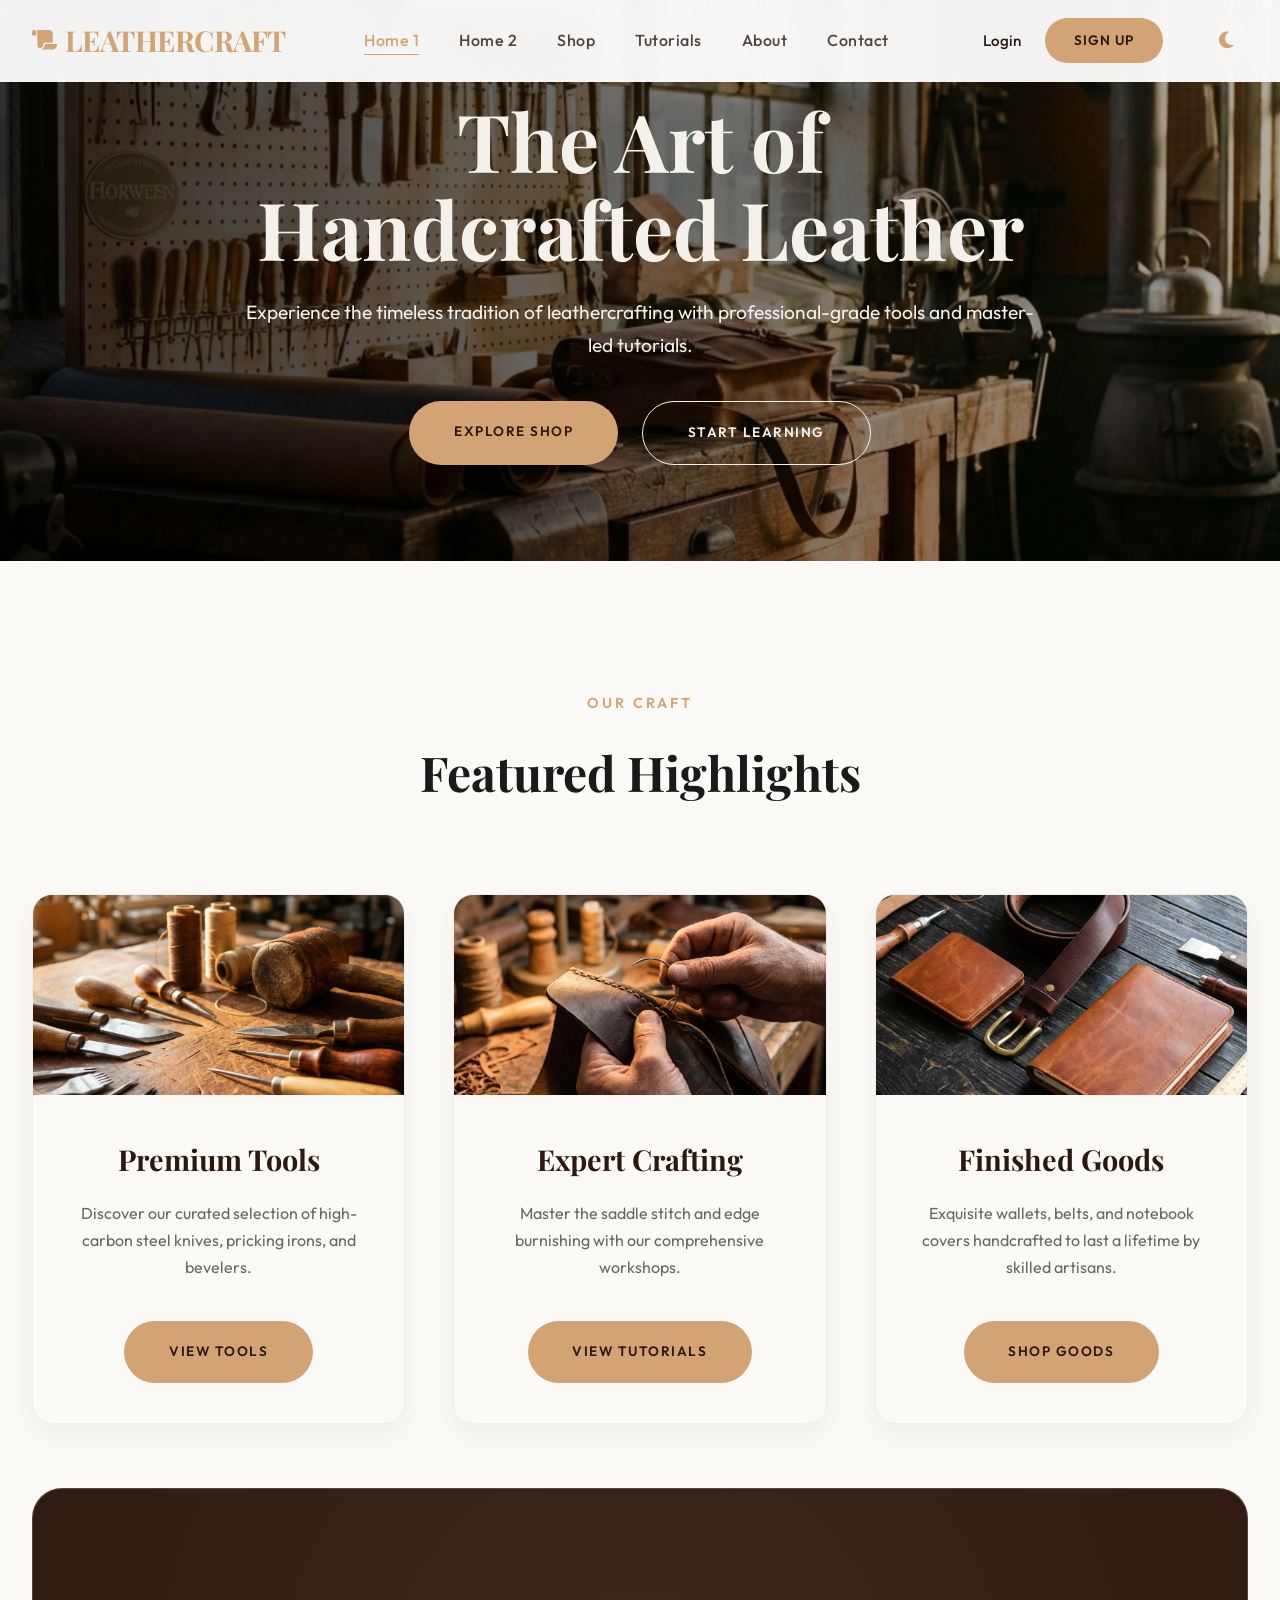
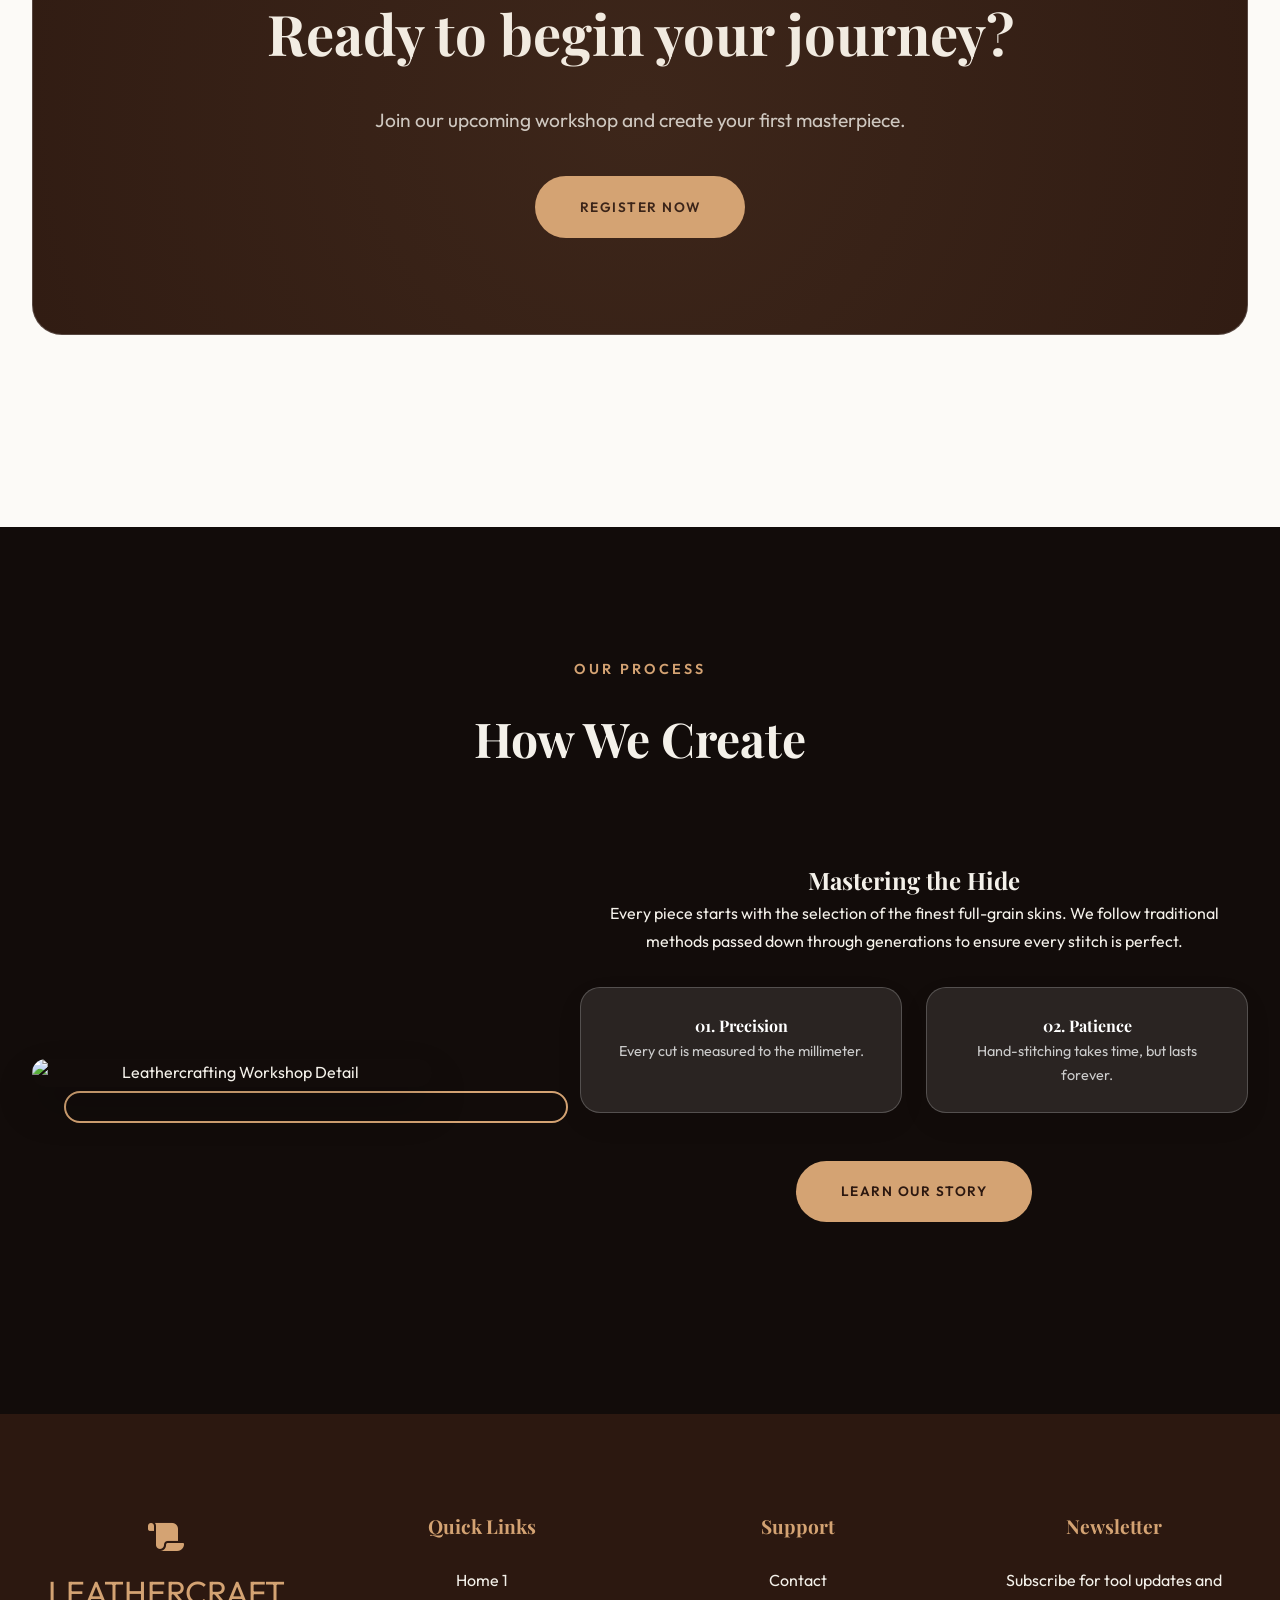
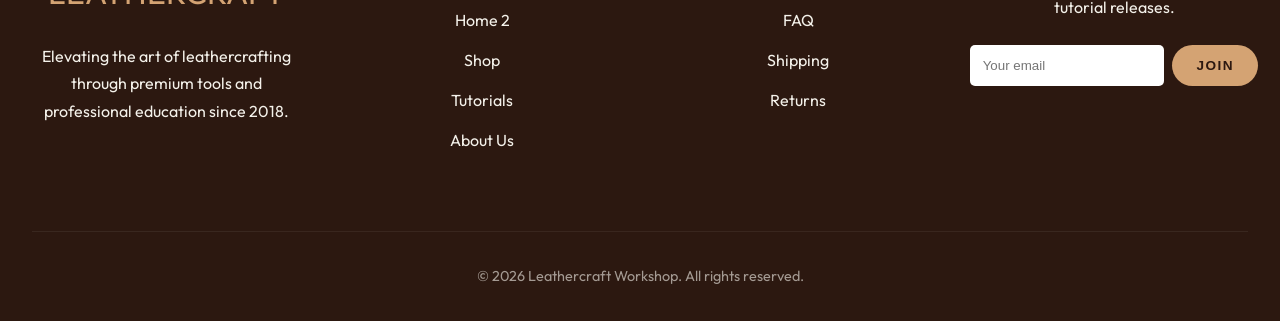
==== index.html @ 23cedd3a "first commit" ====
<!DOCTYPE html>
<html lang="en">

<head>
    <meta charset="UTF-8">
    <meta name="viewport" content="width=device-width, initial-scale=1.0">
    <title>Leathercraft Workshop | Master the Art of Leather</title>
    <meta name="description"
        content="Discover premium leathercraft tools, materials, and expert tutorials at our professional workshop. Join our community today.">
    <link rel="icon" type="image/svg+xml" href="assets/images/favicon.svg">
    <link rel="stylesheet" href="css/style.css">
    <link rel="stylesheet" href="https://cdnjs.cloudflare.com/ajax/libs/font-awesome/6.4.0/css/all.min.css">
</head>

<body>

    <header id="header">
        <div class="container nav-container">
            <a href="index.html" class="logo"><i class="fas fa-scroll"></i> LEATHERCRAFT</a>
            <nav>
                <ul class="nav-menu" id="nav-menu">
                    <li><a href="index.html" class="nav-link active">Home 1</a></li>
                    <li><a href="home2.html" class="nav-link">Home 2</a></li>
                    <li><a href="shop.html" class="nav-link">Shop</a></li>
                    <li><a href="tutorials.html" class="nav-link">Tutorials</a></li>
                    <li><a href="about.html" class="nav-link">About</a></li>
                    <li><a href="contact.html" class="nav-link">Contact</a></li>
                </ul>
                <div class="mobile-auth-links">
                    <a href="login.html" class="btn-nav-login">Login</a>
                    <a href="signup.html" class="btn-nav-signup">Sign Up</a>
                </div>
            </nav>
            <div class="auth-nav">
                <a href="login.html" class="btn-nav-login">Login</a>
                <a href="signup.html" class="btn-nav-signup">Sign Up</a>
                <button id="theme-toggle" class="theme-toggle">
                    <i class="fas fa-moon"></i>
                </button>
            </div>
            <div class="hamburger" id="hamburger">
                <span></span><span></span><span></span>
            </div>
        </div>
    </header>

    <main>
        <!-- Hero Section -->
        <section class="hero">
            <div class="hero-bg">
                <img src="assets/images/home_hero.png" alt="Leathercraft Workshop Environment">
            </div>
            <div class="container">
                <div class="hero-content">
                    <h1 class="reveal">The Art of Handcrafted Leather</h1>
                    <p class="reveal">Experience the timeless tradition of leathercrafting with professional-grade tools
                        and master-led tutorials.</p>
                    <div class="hero-btns reveal">
                        <a href="shop.html" class="btn btn-primary">Explore Shop</a>
                        <a href="tutorials.html" class="btn btn-secondary">Start Learning</a>
                    </div>
                </div>
            </div>
        </section>

        <!-- Highlights Section -->
        <section id="highlights">
            <div class="container">
                <div class="section-header reveal">
                    <span>Our Craft</span>
                    <h2>Featured Highlights</h2>
                </div>
                <div class="card-grid">
                    <article class="card reveal">
                        <div class="card-img">
                            <img src="assets/images/home_tools.png" alt="Hand Tools Close-up">
                        </div>
                        <div class="card-content">
                            <h3>Premium Tools</h3>
                            <p>Discover our curated selection of high-carbon steel knives, pricking irons, and bevelers.
                            </p>
                            <a href="shop.html" class="btn btn-primary">View Tools</a>
                        </div>
                    </article>
                    <article class="card reveal">
                        <div class="card-img">
                            <img src="assets/images/home_crafting.png" alt="Leather Crafting in Progress">
                        </div>
                        <div class="card-content">
                            <h3>Expert Crafting</h3>
                            <p>Master the saddle stitch and edge burnishing with our comprehensive workshops.</p>
                            <a href="tutorials.html" class="btn btn-primary">View Tutorials</a>
                        </div>
                    </article>
                    <article class="card reveal">
                        <div class="card-img">
                            <img src="assets/images/home_products.png" alt="Finished Leather Products">
                        </div>
                        <div class="card-content">
                            <h3>Finished Goods</h3>
                            <p>Exquisite wallets, belts, and notebook covers handcrafted to last a lifetime by skilled
                                artisans.</p>
                            <a href="shop.html" class="btn btn-primary">Shop Goods</a>
                        </div>
                    </article>
                </div>

                <!-- CTA Box within the section as per rules -->
                <div class="cta-box-section reveal">
                    <div class="cta-box">
                        <h2>Ready to begin your journey?</h2>
                        <p>Join our upcoming workshop and create your first masterpiece.</p>
                        <a href="contact.html" class="btn btn-primary">Register Now</a>
                    </div>
                </div>
            </div>
        </section>

        <!-- Process Section -->
        <section id="process" style="background-color: var(--bg-dark); color: var(--text-light);">
            <div class="container">
                <div class="section-header reveal">
                    <span style="color: var(--accent);">Our Process</span>
                    <h2 style="color: var(--text-light);">How We Create</h2>
                </div>
                <div class="about-section">
                    <div class="about-img reveal">
                        <img src="https://images.unsplash.com/photo-1544465544-1b71aee9dfa3?auto=format&fit=crop&q=80&w=800"
                            alt="Leathercrafting Workshop Detail">
                    </div>
                    <div class="about-text reveal">
                        <h2 style="color: var(--text-light);">Mastering the Hide</h2>
                        <p>Every piece starts with the selection of the finest full-grain skins. We follow traditional
                            methods passed down through generations to ensure every stitch is perfect.</p>
                        <div class="card-grid" style="grid-template-columns: 1fr 1fr; gap: 1.5rem; margin-top: 2rem;">
                            <div class="card"
                                style="background: var(--glass); border: 1px solid var(--glass-border); padding: 1.5rem; color: #fff;">
                                <h4>01. Precision</h4>
                                <p style="font-size: 0.9rem; color: #ccc;">Every cut is measured to the millimeter.</p>
                            </div>
                            <div class="card"
                                style="background: var(--glass); border: 1px solid var(--glass-border); padding: 1.5rem; color: #fff;">
                                <h4>02. Patience</h4>
                                <p style="font-size: 0.9rem; color: #ccc;">Hand-stitching takes time, but lasts forever.
                                </p>
                            </div>
                        </div>
                        <div class="cta-box-section" style="padding-top: 3rem;">
                            <a href="about.html" class="btn btn-primary">Learn Our Story</a>
                        </div>
                    </div>
                </div>
            </div>
        </section>
    </main>

    <footer>
        <div class="container">
            <div class="footer-grid">
                <div class="footer-col">
                    <div class="footer-logo"><i class="fas fa-scroll"></i> LEATHERCRAFT</div>
                    <p>Elevating the art of leathercrafting through premium tools and professional education since 2018.
                    </p>
                </div>
                <div class="footer-col">
                    <h4>Quick Links</h4>
                    <ul class="footer-links">
                        <li><a href="index.html">Home 1</a></li>
                        <li><a href="home2.html">Home 2</a></li>
                        <li><a href="shop.html">Shop</a></li>
                        <li><a href="tutorials.html">Tutorials</a></li>
                        <li><a href="about.html">About Us</a></li>
                    </ul>
                </div>
                <div class="footer-col">
                    <h4>Support</h4>
                    <ul class="footer-links">
                        <li><a href="contact.html">Contact</a></li>
                        <li><a href="#">FAQ</a></li>
                        <li><a href="#">Shipping</a></li>
                        <li><a href="#">Returns</a></li>
                    </ul>
                </div>
                <div class="footer-col">
                    <h4>Newsletter</h4>
                    <p>Subscribe for tool updates and tutorial releases.</p>
                    <form style="margin-top: 1.5rem; display: flex; gap: 0.5rem;">
                        <input type="email" placeholder="Your email"
                            style="padding: 0.8rem; border-radius: 5px; border: none; flex: 1;">
                        <button type="button" class="btn btn-primary" style="padding: 0.8rem 1.5rem;">Join</button>
                    </form>
                </div>
            </div>
            <div class="footer-bottom">
                <p>&copy; 2026 Leathercraft Workshop. All rights reserved.</p>
            </div>
        </div>
        <a href="#" id="back-to-top" class="back-to-top">
            <i class="fas fa-arrow-up"></i>
        </a>
    </footer>

    <script src="js/main.js"></script>
</body>

</html>
---- css/style.css ----
@import url('https://fonts.googleapis.com/css2?family=Outfit:wght@300;400;500;600;700&family=Playfair+Display:ital,wght@0,400;0,700;1,400&display=swap');

:root {
    --primary: #2C1810;
    --primary-light: #4A2C1F;
    --secondary: #8B4513;
    --accent: #D4A373;
    --gold: #C5A059;
    --text-dark: #1A1A1A;
    --text-light: #F4F1EA;
    --bg-light: #FCFAF7;
    --bg-dark: #120C0A;
    --glass: rgba(255, 255, 255, 0.1);
    --glass-border: rgba(255, 255, 255, 0.2);
    --shadow: 0 20px 40px rgba(0, 0, 0, 0.2);
    --transition: all 0.4s cubic-bezier(0.165, 0.84, 0.44, 1);

    /* Dynamic Variables */
    --bg-color: var(--bg-light);
    --text-color: var(--text-dark);
    --header-bg: rgba(255, 255, 255, 0.95);
    --card-bg: #ffffff;
    --nav-link-color: var(--primary);
}

body.dark-theme {
    --bg-color: var(--bg-dark);
    --text-color: var(--text-light);
    --header-bg: rgba(18, 12, 10, 0.95);
    --card-bg: #1A120F;
    --nav-link-color: var(--text-light);
    --glass: rgba(0, 0, 0, 0.3);
    --glass-border: rgba(255, 255, 255, 0.1);
}

* {
    margin: 0;
    padding: 0;
    box-sizing: border-box;
    -webkit-font-smoothing: antialiased;
}

html {
    scroll-behavior: smooth;
}

body {
    font-family: 'Outfit', sans-serif;
    background-color: var(--bg-color);
    color: var(--text-color);
    line-height: 1.7;
    overflow-x: hidden;
    transition: background-color 0.5s ease, color 0.5s ease;
    text-align: center;
    /* Global center alignment */
}

h1,
h2,
h3,
h4,
h5,
h6,
.logo {
    font-family: 'Playfair Display', serif;
    text-align: center;
}

a {
    text-decoration: none;
    color: inherit;
    transition: var(--transition);
}

ul {
    list-style: none;
}

img {
    max-width: 100%;
    display: block;
    object-fit: cover;
}

.container {
    max-width: 1300px;
    margin: 0 auto;
    padding: 0 2rem;
}

/* --- Navigation --- */
header {
    position: fixed;
    top: 0;
    width: 100%;
    z-index: 1000;
    background: var(--header-bg);
    backdrop-filter: blur(10px);
    border-bottom: 1px solid var(--glass-border);
    padding: 1rem 0;
    transition: var(--transition);
}

header.scrolled {
    padding: 0.6rem 0;
    background: var(--header-bg);
    box-shadow: 0 10px 30px rgba(0, 0, 0, 0.1);
}

.nav-container {
    display: flex;
    justify-content: space-between;
    align-items: center;
}

.logo {
    font-size: 1.8rem;
    font-weight: 700;
    color: var(--accent);
    letter-spacing: -0.5px;
}

.nav-menu {
    display: flex;
    gap: 2.5rem;
}

.nav-link {
    color: var(--nav-link-color);
    font-weight: 500;
    font-size: 1rem;
    letter-spacing: 0.5px;
    position: relative;
    opacity: 0.8;
}

.nav-link:hover,
.nav-link.active {
    opacity: 1;
    color: var(--accent);
}

.nav-link::after {
    content: '';
    position: absolute;
    bottom: -5px;
    left: 0;
    width: 0;
    height: 1px;
    background: var(--accent);
    transition: var(--transition);
}

.nav-link:hover::after,
.nav-link.active::after {
    width: 100%;
}

.hamburger {
    display: none;
    cursor: pointer;
}

.hamburger span {
    display: block;
    width: 25px;
    height: 2px;
    background: var(--accent);
    margin: 5px 0;
    transition: var(--transition);
}

/* Hide mobile auth links on desktop */
.mobile-auth-links {
    display: none;
}

/* --- Hero Section --- */
.hero {
    min-height: 60vh;
    height: auto;
    padding: 6rem 0;
    display: flex;
    align-items: center;
    position: relative;
    color: var(--text-light);
    overflow: hidden;
}

.hero-bg {
    position: absolute;
    top: 0;
    left: 0;
    width: 100%;
    height: 100%;
    z-index: -1;
}

.hero-bg::after {
    content: '';
    position: absolute;
    top: 0;
    left: 0;
    width: 100%;
    height: 100%;
    background: linear-gradient(to right, rgba(0, 0, 0, 0.8), rgba(0, 0, 0, 0.3));
}

.hero-bg img {
    width: 100%;
    height: 100%;
    object-fit: cover;
    transform: scale(1.1);
    animation: slowZoom 20s infinite alternate;
}

@keyframes slowZoom {
    from {
        transform: scale(1);
    }

    to {
        transform: scale(1.1);
    }
}

.hero-content {
    max-width: 800px;
    z-index: 10;
    margin: 0 auto;
    text-align: center;
}

.hero-content h1 {
    font-size: clamp(3rem, 8vw, 5rem);
    line-height: 1.1;
    margin-bottom: 1.5rem;
    animation: fadeInUp 1s ease forwards;
    text-align: center;
}

.hero-content p {
    font-size: 1.2rem;
    margin-bottom: 2.5rem;
    opacity: 0.9;
    animation: fadeInUp 1s ease 0.2s forwards;
    opacity: 0;
    text-align: center;
}

.hero-btns {
    display: flex;
    gap: 1.5rem;
    animation: fadeInUp 1s ease 0.4s forwards;
    opacity: 0;
    justify-content: center;
}

/* --- Buttons --- */
.btn {
    display: inline-block;
    padding: 1.2rem 2.8rem;
    border-radius: 50px;
    font-weight: 600;
    text-transform: uppercase;
    font-size: 0.85rem;
    letter-spacing: 1.5px;
    cursor: pointer;
    border: none;
    transition: var(--transition);
}

.btn-primary {
    background: var(--accent);
    color: var(--primary);
}

.btn-primary:hover {
    background: var(--text-light);
    transform: translateY(-5px);
    box-shadow: 0 10px 20px rgba(212, 163, 115, 0.3);
}

.btn-secondary {
    background: transparent;
    border: 1px solid var(--text-light);
    color: var(--text-light);
}

.btn-secondary:hover {
    background: var(--text-light);
    color: var(--primary);
    transform: translateY(-5px);
}

/* --- Sections --- */
section {
    padding: 8rem 0;
}

.section-header {
    text-align: center;
    margin-bottom: 5rem;
}

.section-header span {
    color: var(--accent);
    text-transform: uppercase;
    letter-spacing: 3px;
    font-size: 0.9rem;
    font-weight: 600;
}

.section-header h2 {
    font-size: 3rem;
    margin-top: 1rem;
    color: var(--text-color);
    text-align: center;
}

/* --- Cards --- */
.card-grid {
    display: grid;
    grid-template-columns: repeat(auto-fit, minmax(350px, 1fr));
    gap: 3rem;
}

.card {
    background: var(--white);
    border-radius: 20px;
    overflow: hidden;
    box-shadow: 0 10px 30px rgba(0, 0, 0, 0.05);
    transition: var(--transition);
    position: relative;
    border: 1px solid #eee;
}

.card:hover {
    transform: translateY(-15px);
    box-shadow: var(--shadow);
}

.card-img {
    height: 200px;
    overflow: hidden;
    position: relative;
}

.card-img img {
    width: 100%;
    height: 100%;
    transition: var(--transition);
}

.card:hover .card-img img {
    transform: scale(1.1);
}

.card-content {
    padding: 2.5rem;
    text-align: center;
}

.card-content h3 {
    font-size: 1.8rem;
    margin-bottom: 1rem;
    color: var(--primary);
    text-align: center;
}

.card-content p {
    color: #666;
    margin-bottom: 2.5rem;
}

/* --- Shop / Product Cards --- */
.product-grid {
    display: grid;
    grid-template-columns: repeat(auto-fit, minmax(300px, 1fr));
    gap: 2.5rem;
}

.product-card {
    background: var(--card-bg);
    padding: 1.5rem;
    border-radius: 15px;
    box-shadow: 0 10px 30px rgba(0, 0, 0, 0.05);
    transition: var(--transition);
    border: 1px solid var(--glass-border);
}

.product-card:hover {
    transform: scale(1.02);
    box-shadow: var(--shadow);
}

.product-img {
    height: 180px;
    border-radius: 12px;
    overflow: hidden;
    margin-bottom: 1rem;
}

.product-img img {
    width: 100%;
    height: 100%;
}

.product-info {
    text-align: center;
}

.product-info h3 {
    font-size: 1.4rem;
    margin-bottom: 0.5rem;
    text-align: center;
}

.product-price {
    color: var(--secondary);
    font-weight: 700;
    font-size: 1.2rem;
    margin-bottom: 2.5rem;
}

/* --- CTA Box --- */
.cta-box-section {
    padding: 4rem 0;
}

.cta-box {
    background: var(--primary);
    border-radius: 30px;
    padding: 6rem 4rem;
    color: var(--text-light);
    text-align: center;
    position: relative;
    overflow: hidden;
    border: 1px solid var(--glass-border);
}

.cta-box::before {
    content: '';
    position: absolute;
    top: -50%;
    left: -50%;
    width: 200%;
    height: 200%;
    background: radial-gradient(circle, rgba(212, 163, 115, 0.1) 0%, transparent 70%);
    pointer-events: none;
}

.cta-box h2 {
    font-size: 3.5rem;
    margin-bottom: 1.5rem;
    text-align: center;
}

.cta-box p {
    font-size: 1.2rem;
    margin-bottom: 2.5rem;
    /* Standardized to match hero */
    opacity: 0.8;
    margin-left: auto;
    margin-right: auto;
    max-width: 800px;
    /* Prevent text from being too wide */
}

/* --- Tutorials --- */
.tutorial-card {
    display: flex;
    flex-direction: column;
    gap: 0;
}

.tutorial-card .card-img {
    height: 180px;
}

/* --- About Section --- */
.about-section {
    display: flex;
    gap: 3rem;
    align-items: center;
    flex-direction: column;
}

@media (min-width: 1024px) {
    .about-section {
        flex-direction: row;
    }
}

.about-text {
    flex: 1;
    text-align: center;
    display: flex;
    flex-direction: column;
    align-items: center;
    /* Ensures buttons/flex children are centered */
}

.about-img {
    flex: 1;
    position: relative;
    max-width: 500px;
    /* Restrict width */
    margin: 0 auto;
}

.about-img img {
    border-radius: 20px;
    box-shadow: var(--shadow);
    max-height: 300px;
    /* Restrict height */
    width: 100%;
    object-fit: cover;
    max-width: 400px;
}

.about-img::after {
    content: '';
    position: absolute;
    top: 2rem;
    left: 2rem;
    width: 100%;
    height: 100%;
    border: 2px solid var(--accent);
    border-radius: 20px;
    z-index: -1;
}

/* --- Contact Section --- */
.contact-container {
    display: grid;
    grid-template-columns: 1fr 1.5fr;
    gap: 4rem;
    background: #fff;
    padding: 4rem;
    border-radius: 30px;
    box-shadow: var(--shadow);
}

.contact-info {
    display: flex;
    flex-direction: column;
    gap: 2rem;
}

.contact-info-item {
    display: flex;
    gap: 1rem;
    align-items: center;
    flex-direction: column;
    /* Stack for centered look */
    text-align: center;
}

.contact-info-item i {
    font-size: 1.5rem;
    color: var(--accent);
    margin-top: 0.5rem;
}

.contact-form {
    display: flex;
    flex-direction: column;
    gap: 1.5rem;
}

.form-group {
    display: flex;
    flex-direction: column;
    gap: 0.5rem;
    text-align: center;
}

.form-group label {
    font-weight: 600;
    font-size: 0.9rem;
    color: var(--primary);
}

.form-group input,
.form-group textarea {
    padding: 1.2rem;
    border-radius: 12px;
    border: 1px solid #ddd;
    font-family: inherit;
    transition: var(--transition);
}

.form-group input:focus,
.form-group textarea:focus {
    border-color: var(--accent);
    outline: none;
    box-shadow: 0 0 0 4px rgba(212, 163, 115, 0.1);
}

/* --- Footer --- */
footer {
    background: var(--primary);
    color: var(--text-light);
    padding: 6rem 0 2rem;
    text-align: center;
}

.footer-grid {
    display: grid;
    grid-template-columns: repeat(auto-fit, minmax(200px, 1fr));
    gap: 3rem;
    margin-bottom: 4rem;
    text-align: center;
}

.footer-col form {
    justify-content: center;
}

.footer-logo {
    font-size: 2rem;
    color: var(--accent);
    margin-bottom: 1.5rem;
}

.footer-col h4 {
    font-size: 1.2rem;
    margin-bottom: 1.5rem;
    color: var(--accent);
    text-align: center;
}

.footer-links {
    padding: 0;
}

.footer-links li {
    margin-bottom: 0.8rem;
    display: flex;
    justify-content: center;
    /* Center list items if they are flex */
}

.footer-links a:hover {
    color: var(--accent);
    padding-left: 0;
    transform: translateY(-2px);
    display: inline-block;
}

.footer-bottom {
    text-align: center;
    padding-top: 2rem;
    border-top: 1px solid rgba(255, 255, 255, 0.1);
    font-size: 0.9rem;
    opacity: 0.6;
}

/* --- Contact Form Button Centering --- */
.contact-form button {
    display: block;
    margin: 0 auto;
}

/* --- Animations --- */
@keyframes fadeInUp {
    from {
        opacity: 0;
        transform: translateY(40px);
    }

    to {
        opacity: 1;
        transform: translateY(0);
    }
}

.reveal {
    opacity: 0;
    transform: translateY(30px);
    transition: all 0.8s ease-out;
}

.reveal.active {
    opacity: 1;
    transform: translateY(0);
}

.reveal-left {
    opacity: 0;
    transform: translateX(-50px);
    transition: all 1s ease-out;
}

.reveal-left.active {
    opacity: 1;
    transform: translateX(0);
}

.reveal-right {
    opacity: 0;
    transform: translateX(50px);
    transition: all 1s ease-out;
}

.reveal-right.active {
    opacity: 1;
    transform: translateX(0);
}

.zoom-in {
    opacity: 0;
    transform: scale(0.9);
    transition: all 0.8s ease-out;
}

.zoom-in.active {
    opacity: 1;
    transform: scale(1);
}

.pulse-anim {
    animation: pulse 2s infinite;
}

@keyframes pulse {
    0% {
        transform: scale(1);
    }

    50% {
        transform: scale(1.05);
    }

    100% {
        transform: scale(1);
    }
}

/* Layout Helpers */
.row-reverse {
    flex-direction: row-reverse;
}

.bg-alt {
    background-color: #f5f1eb;
    /* Subtle earthy tone */
}

/* --- Responsive --- */
@media (max-width: 1024px) {
    .contact-container {
        grid-template-columns: 1fr;
    }

    .about-section {
        flex-direction: column;
    }

    .footer-grid {
        grid-template-columns: repeat(2, 1fr);
    }
}

@media (max-width: 768px) {
    .nav-menu {
        position: fixed;
        top: 0;
        right: -100%;
        width: 100%;
        max-width: 320px;
        height: 100vh;
        background: var(--primary);
        flex-direction: column;
        justify-content: flex-start;
        align-items: center;
        padding: 100px 2rem 2rem;
        transition: 0.5s;
        overflow-y: auto;
        z-index: 999;
    }

    .nav-menu.active {
        right: 0;
    }

    .nav-menu li {
        width: 100%;
        text-align: center;
        margin: 0.5rem 0;
    }

    .nav-link {
        color: var(--text-light) !important;
        font-size: 1.1rem;
        display: block;
        padding: 0.8rem 1rem;
    }

    .hamburger {
        display: block;
        z-index: 1001;
    }

    .hero-content h1 {
        font-size: 3.5rem;
    }

    .section-header h2 {
        font-size: 2.2rem;
    }

    .cta-box h2 {
        font-size: 2.5rem;
    }

    /* Mobile Image Resizing */
    .hero {
        min-height: 40vh;
        padding: 4rem 0;
    }

    .card-img {
        height: 180px;
    }

    .product-img {
        height: 160px;
    }

    .about-img img {
        max-height: 250px;
    }

    .tutorial-card .card-img {
        height: 180px;
    }

    /* Hide auth-nav on mobile - buttons will be in hamburger menu */
    .auth-nav {
        display: none;
    }

    /* Style auth links inside mobile menu */
    .nav-menu .mobile-auth-links {
        display: flex;
        flex-direction: column;
        gap: 0.8rem;
        margin-top: 1.5rem;
        padding-top: 1.5rem;
        border-top: 1px solid rgba(255, 255, 255, 0.2);
        width: 100%;
    }

    .nav-menu .mobile-auth-links a {
        color: var(--text-light);
        font-weight: 600;
        font-size: 1rem;
        text-align: center;
        padding: 0.9rem 1.5rem;
        border-radius: 8px;
        transition: var(--transition);
        display: block;
    }

    .nav-menu .mobile-auth-links .btn-nav-login {
        background: transparent;
        border: 2px solid var(--accent);
        color: var(--accent);
    }

    .nav-menu .mobile-auth-links .btn-nav-signup {
        background: var(--accent);
        color: var(--primary);
        text-transform: uppercase;
        letter-spacing: 1px;
        font-weight: 700;
    }

    .nav-menu .mobile-auth-links a:hover {
        opacity: 0.9;
        transform: translateY(-2px);
    }

    /* Prevent horizontal scroll on mobile */
    body {
        overflow-x: hidden;
    }

    .container {
        padding: 0 1.5rem;
    }
}

/* Extra small mobile devices */
@media (max-width: 480px) {
    .nav-menu {
        max-width: 280px;
    }

    .nav-link {
        font-size: 1rem;
        padding: 0.7rem 0.8rem;
    }

    .nav-menu .mobile-auth-links a {
        font-size: 0.95rem;
        padding: 0.8rem 1.2rem;
    }

    .logo {
        font-size: 1.5rem;
    }

    .hamburger span {
        width: 22px;
    }
}

/* --- Auth Pages --- */
.auth-wrapper {
    min-height: 100vh;
    display: flex;
    flex-direction: column;
    align-items: center;
    justify-content: center;
    padding: 100px 2rem 2rem;
    background: var(--bg-light);
}

.auth-logo-section {
    text-align: center;
    margin-bottom: 3rem;
}

.auth-logo-section .logo {
    font-size: 2.5rem;
    font-weight: 700;
    color: var(--accent);
    letter-spacing: -0.5px;
    display: inline-flex;
    align-items: center;
    gap: 0.5rem;
}

.auth-logo-section .logo i {
    font-size: 2rem;
}

.auth-container {
    background: #fff;
    padding: 3rem;
    border-radius: 30px;
    box-shadow: var(--shadow);
    width: 100%;
    max-width: 500px;
    animation: fadeInUp 0.8s ease;
}

.auth-header {
    text-align: center;
    margin-bottom: 2.5rem;
}

.auth-header h2 {
    font-size: 2.5rem;
    color: var(--primary);
    margin-bottom: 0.5rem;
}

.auth-header p {
    color: #666;
}

.password-input-wrapper {
    position: relative;
    display: flex;
    align-items: center;
}

.password-input-wrapper input {
    width: 100%;
    padding-right: 3.5rem !important;
}

.toggle-password {
    position: absolute;
    right: 1rem;
    cursor: pointer;
    color: #666;
    transition: var(--transition);
    font-size: 1.2rem;
}

.toggle-password:hover {
    color: var(--accent);
}

.auth-options {
    display: flex;
    justify-content: space-between;
    align-items: center;
    margin-bottom: 1.5rem;
    font-size: 0.9rem;
}

.auth-options label {
    display: flex;
    align-items: center;
    gap: 0.5rem;
}

.forgot-password {
    color: var(--accent);
    font-weight: 500;
}

.social-login {
    margin-top: 2rem;
    text-align: center;
}

.social-divider {
    display: flex;
    align-items: center;
    gap: 1rem;
    margin-bottom: 1.5rem;
    color: #999;
}

.social-divider::before,
.social-divider::after {
    content: '';
    height: 1px;
    background: #eee;
    flex: 1;
}

.social-btns {
    display: flex;
    gap: 1rem;
}

.social-btn {
    flex: 1;
    display: flex;
    align-items: center;
    justify-content: center;
    gap: 0.8rem;
    padding: 0.8rem;
    border: 1px solid #ddd;
    border-radius: 12px;
    font-weight: 500;
    font-size: 0.9rem;
    background: #fff;
    cursor: pointer;
    transition: var(--transition);
}

.social-btn:hover {
    background: #f8f8f8;
    border-color: var(--accent);
}

.social-btn i {
    font-size: 1.2rem;
}

.social-btn.google i {
    color: #DB4437;
}

.social-btn.facebook i {
    color: #4267B2;
}

.auth-footer {
    text-align: center;
    margin-top: 2rem;
    font-size: 0.9rem;
    color: #666;
}

.auth-footer a {
    color: var(--accent);
    font-weight: 600;
}

/* --- Theme Toggle --- */
.theme-toggle {
    background: var(--glass);
    border: 1px solid var(--glass-border);
    width: 45px;
    height: 45px;
    border-radius: 50%;
    display: flex;
    align-items: center;
    justify-content: center;
    cursor: pointer;
    color: var(--accent);
    font-size: 1.2rem;
    transition: var(--transition);
    margin-left: 1rem;
}

.theme-toggle:hover {
    background: var(--accent);
    color: var(--primary);
    transform: rotate(360deg);
}

.auth-nav {
    display: flex;
    gap: 1.5rem;
    align-items: center;
    margin-left: 1rem;
}

.btn-nav-login {
    color: var(--nav-link-color);
    font-weight: 500;
    font-size: 0.95rem;
}

.btn-nav-signup {
    padding: 0.7rem 1.8rem;
    background: var(--accent);
    color: var(--primary);
    border-radius: 50px;
    font-weight: 600;
    font-size: 0.85rem;
    text-transform: uppercase;
    letter-spacing: 1px;
}

.btn-nav-signup:hover {
    background: var(--text-light);
    color: var(--primary);
    transform: translateY(-2px);
}

/* Responsive auth */
@media (max-width: 480px) {
    .auth-container {
        padding: 2rem 1.5rem;
    }
}

/* --- Back to Top --- */
.back-to-top {
    position: fixed;
    bottom: 30px;
    right: 30px;
    width: 50px;
    height: 50px;
    background: var(--accent);
    color: var(--primary);
    border-radius: 50%;
    display: flex;
    justify-content: center;
    align-items: center;
    text-decoration: none;
    box-shadow: 0 4px 15px rgba(0, 0, 0, 0.3);
    opacity: 0;
    visibility: hidden;
    transition: all 0.4s ease;
    z-index: 999;
    font-size: 1.2rem;
}

.back-to-top.active {
    opacity: 1;
    visibility: visible;
    transform: translateY(0);
}

.back-to-top:hover {
    background: var(--primary);
    color: var(--accent);
    transform: translateY(-5px);
}

/* --- Logo Styling --- */
.logo {
    display: flex;
    align-items: center;
}

.logo i {
    margin-right: 0.5rem;
    font-size: 1.4rem;
}

/* --- Social Icons Custom --- */
.social-icon {
    font-size: 1.5rem;
    color: var(--primary);
    width: 45px;
    height: 45px;
    display: flex;
    align-items: center;
    justify-content: center;
    border-radius: 50%;
    transition: all 0.3s ease;
    background: transparent;
}

.social-icon:hover {
    color: var(--accent);
    transform: scale(1.2);
    background: rgba(212, 163, 115, 0.15);
}

.dark-theme .social-icon {
    color: var(--text-light);
}

.dark-theme .social-icon:hover {
    color: var(--accent);
}
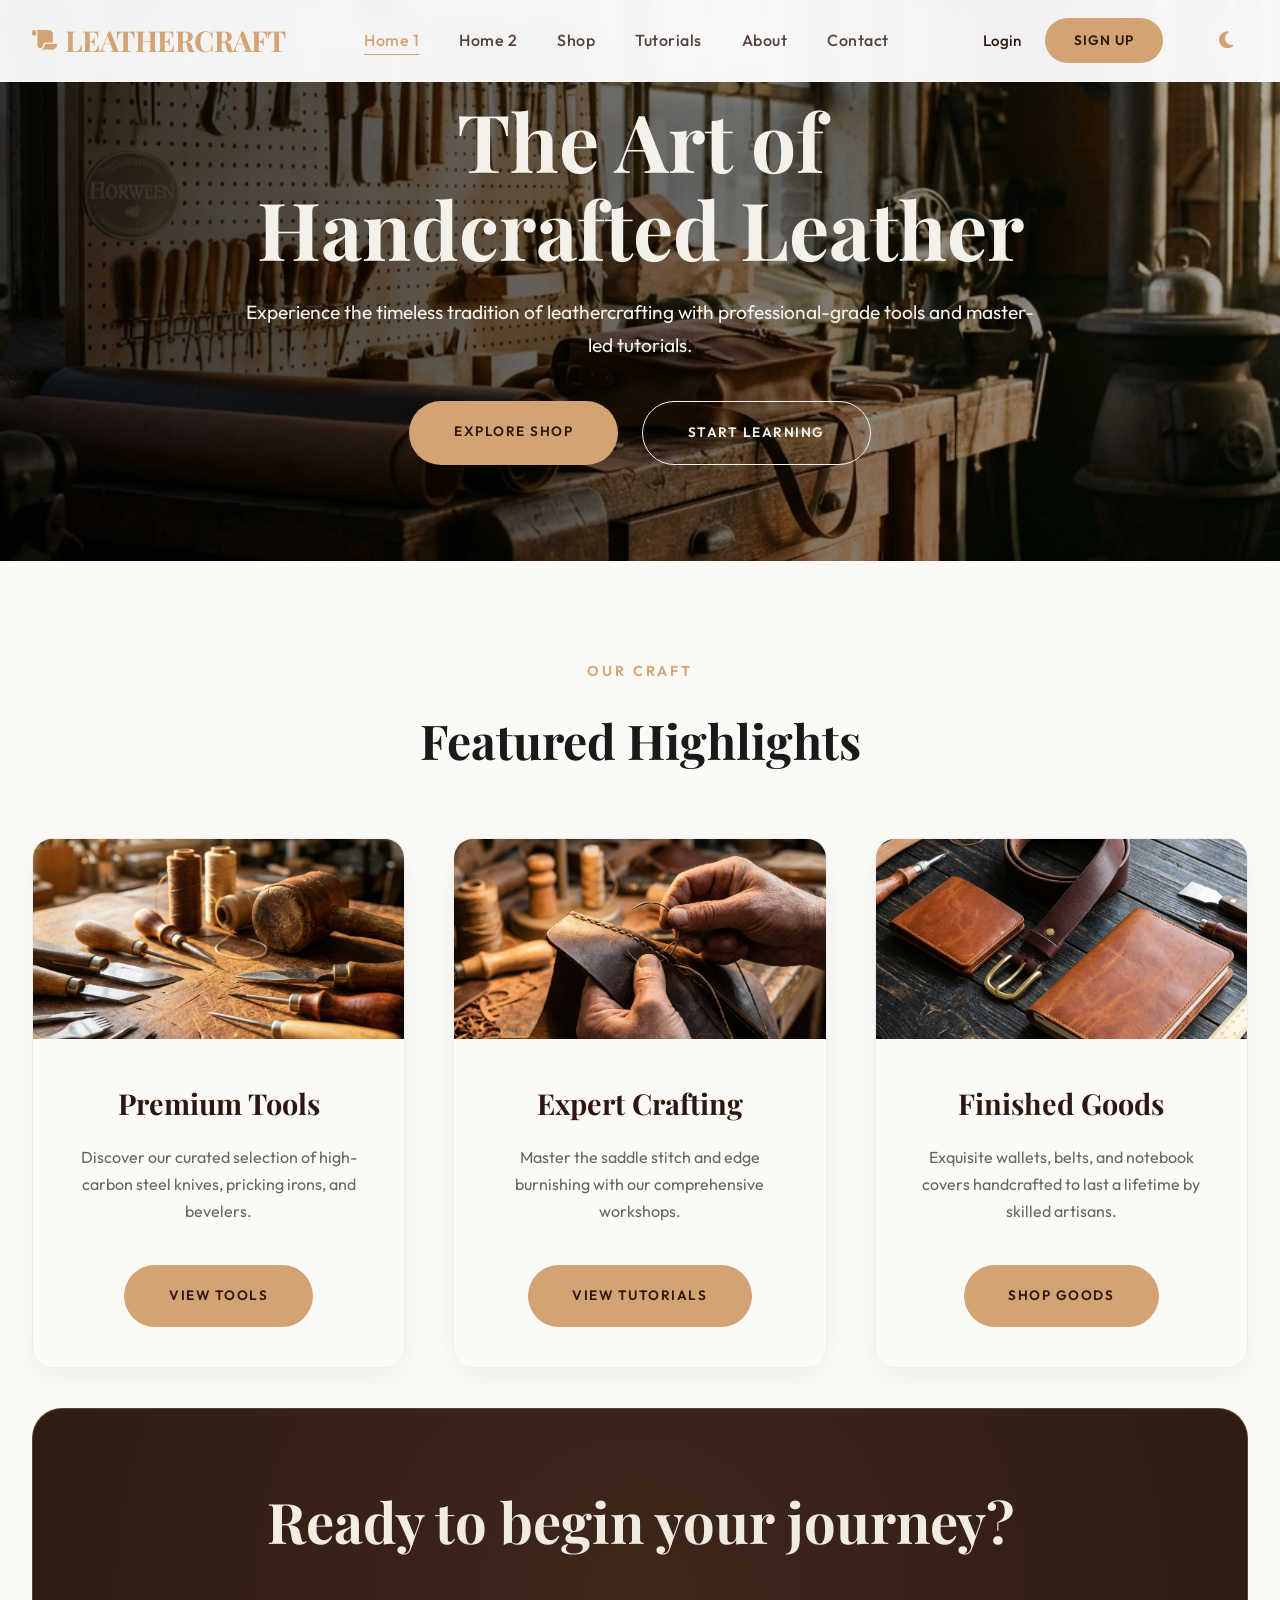
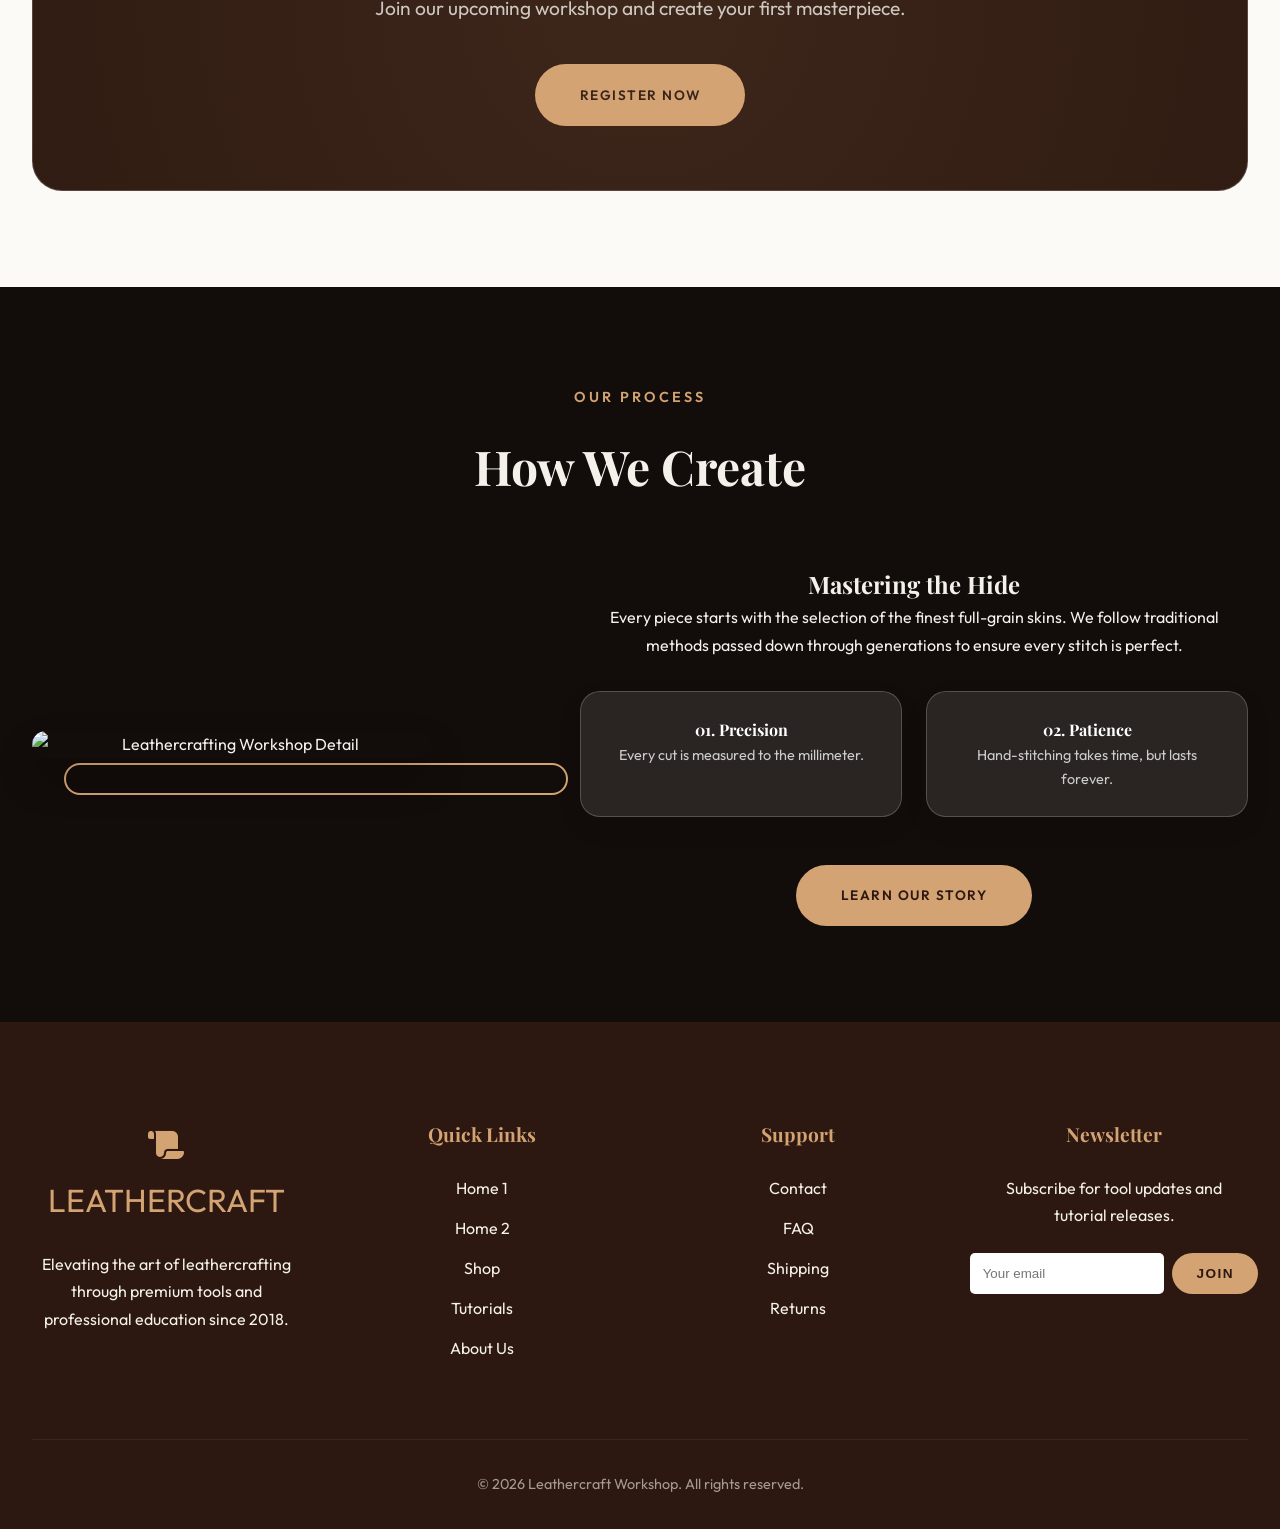
==== commit 132eba99: "correction" ====
--- a/index.html
+++ b/index.html
@@ -7,7 +7,8 @@
     <title>Leathercraft Workshop | Master the Art of Leather</title>
     <meta name="description"
         content="Discover premium leathercraft tools, materials, and expert tutorials at our professional workshop. Join our community today.">
-    <link rel="icon" type="image/svg+xml" href="assets/images/favicon.svg">
+    <link rel="icon" type="image/svg+xml" href="assets/images/favicon.svg?v=5">
+    <link rel="shortcut icon" href="assets/images/favicon.svg?v=5">
     <link rel="stylesheet" href="css/style.css">
     <link rel="stylesheet" href="https://cdnjs.cloudflare.com/ajax/libs/font-awesome/6.4.0/css/all.min.css">
 </head>
@@ -25,11 +26,11 @@
                     <li><a href="tutorials.html" class="nav-link">Tutorials</a></li>
                     <li><a href="about.html" class="nav-link">About</a></li>
                     <li><a href="contact.html" class="nav-link">Contact</a></li>
+                    <div class="mobile-auth-links">
+                        <a href="login.html" class="btn-nav-login">Login</a>
+                        <a href="signup.html" class="btn-nav-signup">Sign Up</a>
+                    </div>
                 </ul>
-                <div class="mobile-auth-links">
-                    <a href="login.html" class="btn-nav-login">Login</a>
-                    <a href="signup.html" class="btn-nav-signup">Sign Up</a>
-                </div>
             </nav>
             <div class="auth-nav">
                 <a href="login.html" class="btn-nav-login">Login</a>
--- a/css/style.css
+++ b/css/style.css
@@ -26,11 +26,14 @@
 body.dark-theme {
     --bg-color: var(--bg-dark);
     --text-color: var(--text-light);
-    --header-bg: rgba(18, 12, 10, 0.95);
-    --card-bg: #1A120F;
+    --header-bg: rgba(18, 12, 10, 0.98);
+    --card-bg: #1e1614;
     --nav-link-color: var(--text-light);
-    --glass: rgba(0, 0, 0, 0.3);
-    --glass-border: rgba(255, 255, 255, 0.1);
+    --glass: rgba(0, 0, 0, 0.5);
+    --glass-border: rgba(255, 255, 255, 0.15);
+    --bg-light: var(--bg-dark);
+    /* Override light sections in dark mode */
+    --accent-dim: rgba(212, 163, 115, 0.1);
 }
 
 * {
@@ -159,6 +162,7 @@
 .hamburger {
     display: none;
     cursor: pointer;
+    margin-left: 1.5rem;
 }
 
 .hamburger span {
@@ -171,7 +175,7 @@
 }
 
 /* Hide mobile auth links on desktop */
-.mobile-auth-links {
+.nav-menu .mobile-auth-links {
     display: none;
 }
 
@@ -295,12 +299,12 @@
 
 /* --- Sections --- */
 section {
-    padding: 8rem 0;
+    padding: 6rem 0;
 }
 
 .section-header {
     text-align: center;
-    margin-bottom: 5rem;
+    margin-bottom: 3.5rem;
 }
 
 .section-header span {
@@ -340,6 +344,19 @@
     box-shadow: var(--shadow);
 }
 
+.dark-theme .card {
+    background: var(--card-bg);
+    border: 1px solid var(--glass-border);
+}
+
+.dark-theme .card h3 {
+    color: var(--accent);
+}
+
+.dark-theme .card p {
+    color: #bbb;
+}
+
 .card-img {
     height: 200px;
     overflow: hidden;
@@ -423,20 +440,24 @@
     margin-bottom: 2.5rem;
 }
 
-/* --- CTA Box --- */
 .cta-box-section {
-    padding: 4rem 0;
+    padding: 2.5rem 0 0;
+    /* Reduced top, removed bottom padding */
 }
 
 .cta-box {
     background: var(--primary);
     border-radius: 30px;
-    padding: 6rem 4rem;
+    padding: 4rem 3rem;
     color: var(--text-light);
     text-align: center;
     position: relative;
     overflow: hidden;
     border: 1px solid var(--glass-border);
+}
+
+.dark-theme .cta-box {
+    background: var(--primary-light);
 }
 
 .cta-box::before {
@@ -468,14 +489,39 @@
 }
 
 /* --- Tutorials --- */
-.tutorial-card {
-    display: flex;
-    flex-direction: column;
-    gap: 0;
-}
-
 .tutorial-card .card-img {
     height: 180px;
+}
+
+.dark-theme #beginner-guides,
+.dark-theme #our-workshop,
+.dark-theme #our-team,
+.dark-theme #our-community,
+.dark-theme #location,
+.dark-theme #materials-section,
+.dark-theme #contact-intro,
+.dark-theme #location-section {
+    background-color: var(--bg-dark) !important;
+}
+
+.dark-theme .contact-info-item h4 {
+    color: var(--accent) !important;
+}
+
+.dark-theme .contact-info-item p {
+    color: var(--text-light) !important;
+}
+
+.dark-theme .contact-info-item i {
+    color: var(--accent) !important;
+}
+
+.dark-theme .section-header h2 {
+    color: var(--text-light) !important;
+}
+
+.dark-theme .section-header span {
+    color: var(--accent) !important;
 }
 
 /* --- About Section --- */
@@ -542,6 +588,11 @@
     box-shadow: var(--shadow);
 }
 
+.dark-theme .contact-container {
+    background: var(--card-bg);
+    border: 1px solid var(--glass-border);
+}
+
 .contact-info {
     display: flex;
     flex-direction: column;
@@ -598,6 +649,17 @@
     box-shadow: 0 0 0 4px rgba(212, 163, 115, 0.1);
 }
 
+.dark-theme .form-group label {
+    color: var(--text-light);
+}
+
+.dark-theme .form-group input,
+.dark-theme .form-group textarea {
+    background: rgba(255, 255, 255, 0.05);
+    border-color: var(--glass-border);
+    color: var(--text-light);
+}
+
 /* --- Footer --- */
 footer {
     background: var(--primary);
@@ -750,20 +812,6 @@
 
 /* --- Responsive --- */
 @media (max-width: 1024px) {
-    .contact-container {
-        grid-template-columns: 1fr;
-    }
-
-    .about-section {
-        flex-direction: column;
-    }
-
-    .footer-grid {
-        grid-template-columns: repeat(2, 1fr);
-    }
-}
-
-@media (max-width: 768px) {
     .nav-menu {
         position: fixed;
         top: 0;
@@ -771,7 +819,7 @@
         width: 100%;
         max-width: 320px;
         height: 100vh;
-        background: var(--primary);
+        background: var(--header-bg);
         flex-direction: column;
         justify-content: flex-start;
         align-items: center;
@@ -779,6 +827,11 @@
         transition: 0.5s;
         overflow-y: auto;
         z-index: 999;
+        box-shadow: -10px 0 30px rgba(0, 0, 0, 0.1);
+    }
+
+    .dark-theme .nav-menu {
+        background: var(--bg-dark);
     }
 
     .nav-menu.active {
@@ -792,7 +845,7 @@
     }
 
     .nav-link {
-        color: var(--text-light) !important;
+        color: var(--text-color) !important;
         font-size: 1.1rem;
         display: block;
         padding: 0.8rem 1rem;
@@ -802,6 +855,47 @@
         display: block;
         z-index: 1001;
     }
+
+    .auth-nav {
+        display: none;
+    }
+
+    .nav-menu .mobile-auth-links {
+        display: flex;
+        flex-direction: column;
+        gap: 1rem;
+        margin-top: 2rem;
+        padding-top: 2rem;
+        border-top: 1px solid var(--glass-border);
+        width: 100%;
+    }
+
+    .nav-menu .mobile-auth-links a {
+        display: block;
+        padding: 1rem;
+        border-radius: 12px;
+        font-weight: 600;
+        text-align: center;
+        transition: var(--transition);
+    }
+
+    .nav-menu .mobile-auth-links .btn-nav-login {
+        border: 1px solid var(--accent);
+        color: var(--accent);
+    }
+
+    .nav-menu .mobile-auth-links .btn-nav-signup {
+        background: var(--accent);
+        color: var(--primary);
+    }
+
+    .contact-container {
+        grid-template-columns: 1fr;
+    }
+}
+
+@media (max-width: 768px) {
+
 
     .hero-content h1 {
         font-size: 3.5rem;
@@ -837,51 +931,7 @@
         height: 180px;
     }
 
-    /* Hide auth-nav on mobile - buttons will be in hamburger menu */
-    .auth-nav {
-        display: none;
-    }
-
-    /* Style auth links inside mobile menu */
-    .nav-menu .mobile-auth-links {
-        display: flex;
-        flex-direction: column;
-        gap: 0.8rem;
-        margin-top: 1.5rem;
-        padding-top: 1.5rem;
-        border-top: 1px solid rgba(255, 255, 255, 0.2);
-        width: 100%;
-    }
-
-    .nav-menu .mobile-auth-links a {
-        color: var(--text-light);
-        font-weight: 600;
-        font-size: 1rem;
-        text-align: center;
-        padding: 0.9rem 1.5rem;
-        border-radius: 8px;
-        transition: var(--transition);
-        display: block;
-    }
-
-    .nav-menu .mobile-auth-links .btn-nav-login {
-        background: transparent;
-        border: 2px solid var(--accent);
-        color: var(--accent);
-    }
-
-    .nav-menu .mobile-auth-links .btn-nav-signup {
-        background: var(--accent);
-        color: var(--primary);
-        text-transform: uppercase;
-        letter-spacing: 1px;
-        font-weight: 700;
-    }
-
-    .nav-menu .mobile-auth-links a:hover {
-        opacity: 0.9;
-        transform: translateY(-2px);
-    }
+
 
     /* Prevent horizontal scroll on mobile */
     body {
@@ -958,6 +1008,11 @@
     animation: fadeInUp 0.8s ease;
 }
 
+.dark-theme .auth-container {
+    background: var(--card-bg);
+    border: 1px solid var(--glass-border);
+}
+
 .auth-header {
     text-align: center;
     margin-bottom: 2.5rem;
@@ -969,8 +1024,16 @@
     margin-bottom: 0.5rem;
 }
 
+.dark-theme .auth-header h2 {
+    color: var(--accent);
+}
+
 .auth-header p {
     color: #666;
+}
+
+.dark-theme .auth-header p {
+    color: #bbb;
 }
 
 .password-input-wrapper {
@@ -1025,8 +1088,12 @@
     display: flex;
     align-items: center;
     gap: 1rem;
-    margin-bottom: 1.5rem;
+    margin-bottom: 2rem;
     color: #999;
+}
+
+.dark-theme .social-divider {
+    color: #666;
 }
 
 .social-divider::before,
@@ -1037,6 +1104,11 @@
     flex: 1;
 }
 
+.dark-theme .social-divider::before,
+.dark-theme .social-divider::after {
+    background: var(--glass-border);
+}
+
 .social-btns {
     display: flex;
     gap: 1rem;
@@ -1047,19 +1119,31 @@
     display: flex;
     align-items: center;
     justify-content: center;
-    gap: 0.8rem;
-    padding: 0.8rem;
+    gap: 1rem;
+    padding: 1rem;
     border: 1px solid #ddd;
-    border-radius: 12px;
+    border-radius: 16px;
     font-weight: 500;
-    font-size: 0.9rem;
+    font-size: 0.95rem;
     background: #fff;
     cursor: pointer;
     transition: var(--transition);
 }
 
+.dark-theme .social-btn {
+    background: var(--card-bg);
+    border-color: var(--glass-border);
+    color: var(--text-light);
+}
+
 .social-btn:hover {
     background: #f8f8f8;
+    border-color: var(--accent);
+    transform: translateY(-3px);
+}
+
+.dark-theme .social-btn:hover {
+    background: var(--glass);
     border-color: var(--accent);
 }
 
@@ -1138,6 +1222,66 @@
     background: var(--text-light);
     color: var(--primary);
     transform: translateY(-2px);
+}
+
+.dark-theme .auth-options label {
+    color: #bbb !important;
+}
+
+.dark-theme .auth-header p,
+.dark-theme .auth-footer,
+.dark-theme .auth-footer p {
+    color: #bbb !important;
+}
+
+.dark-theme .auth-header h2 {
+    color: var(--accent) !important;
+}
+
+/* Background overrides for sections with inline bg-alt color */
+.dark-theme .bg-alt {
+    background-color: #140e0c !important;
+}
+
+.dark-theme .product-card h3 {
+    color: var(--accent) !important;
+}
+
+.dark-theme .product-price {
+    color: var(--gold) !important;
+}
+
+/* Fix for buttons that might have hardcoded dark text */
+.dark-theme .btn-primary {
+    color: var(--primary) !important;
+    background: var(--accent) !important;
+}
+
+.dark-theme .btn-secondary {
+    color: var(--text-light) !important;
+    border-color: var(--text-light) !important;
+}
+
+.dark-theme .btn-secondary:hover {
+    background: var(--text-light) !important;
+    color: var(--primary) !important;
+}
+
+/* Ensure all p and span with hardcoded #666 or #999 are visible */
+.dark-theme p[style*="color: #666"],
+.dark-theme p[style*="color: #999"],
+.dark-theme div[style*="color: #666"],
+.dark-theme span[style*="color: #999"],
+.dark-theme label[style*="color: #555"] {
+    color: #bbb !important;
+}
+
+.dark-theme p[style*="color: #ccc"] {
+    color: #eee !important;
+}
+
+.dark-theme i[style*="color: #000"] {
+    color: var(--text-light) !important;
 }
 
 /* Responsive auth */
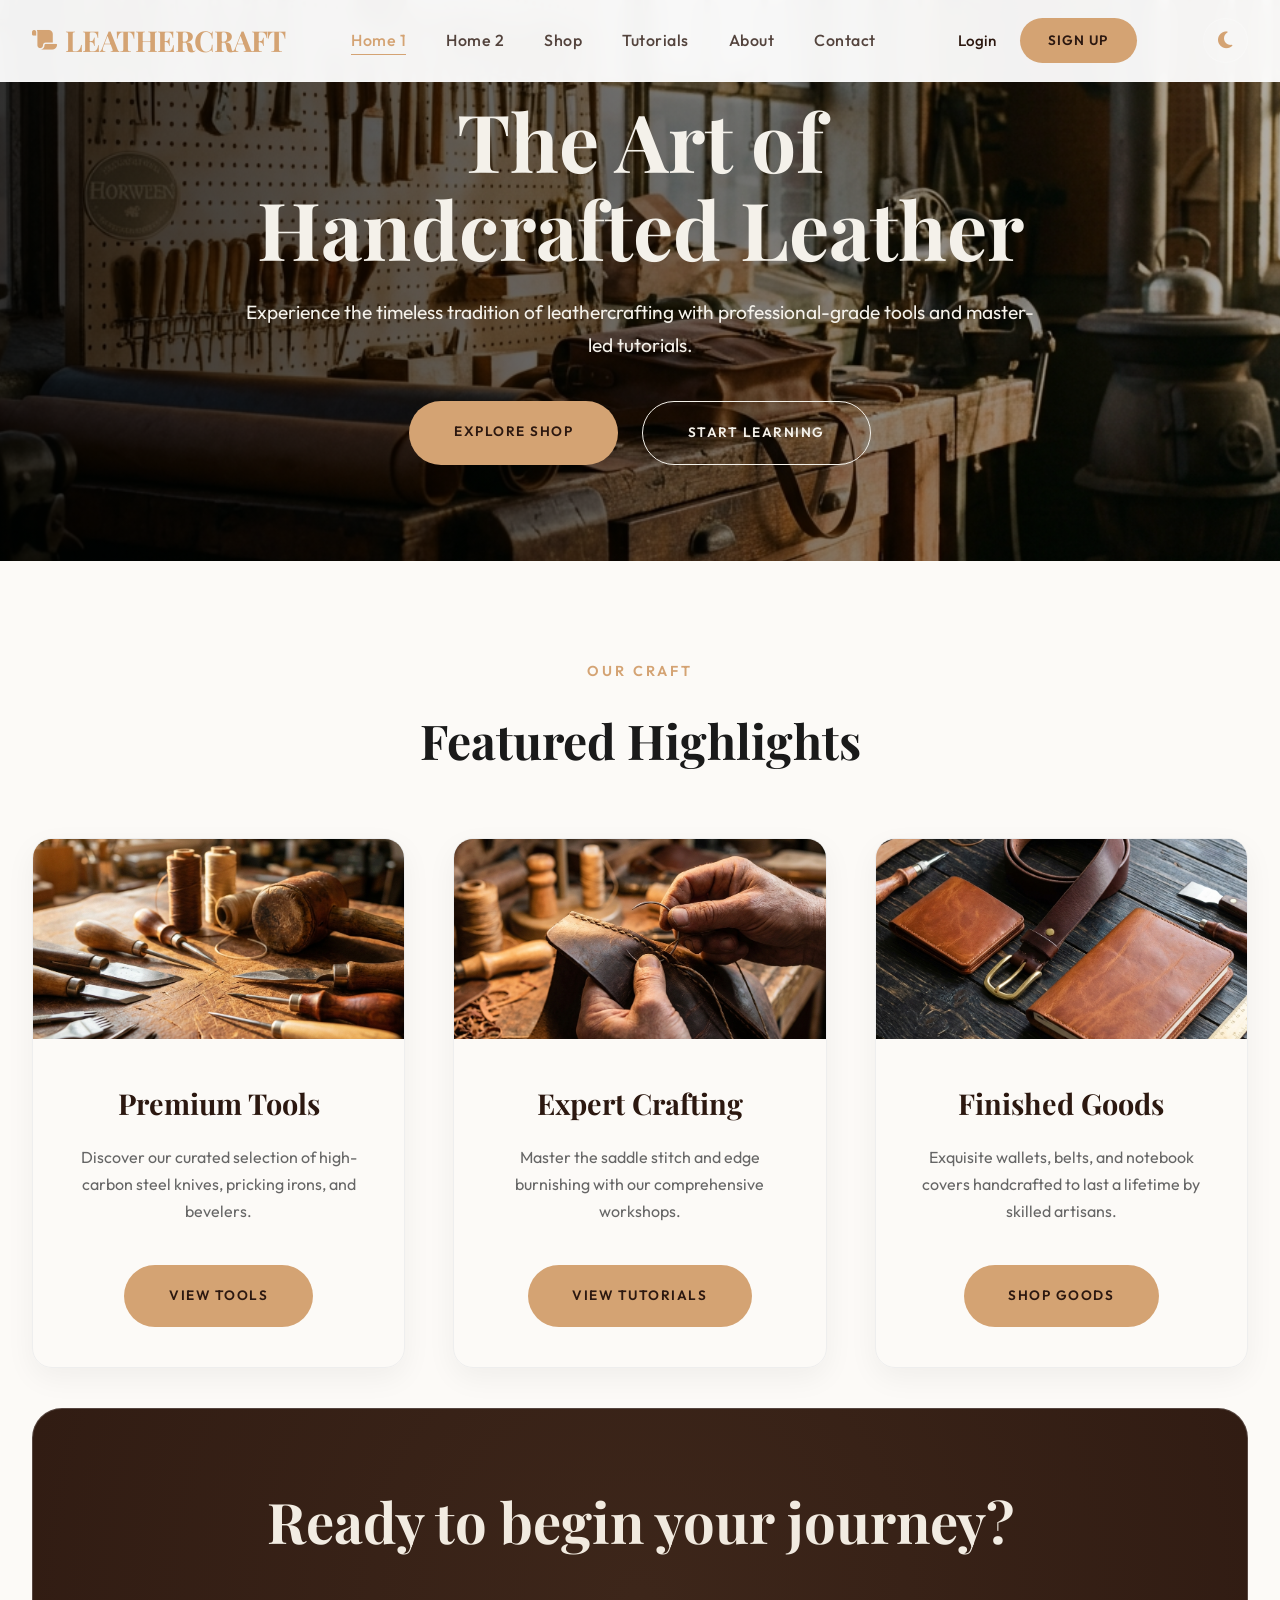
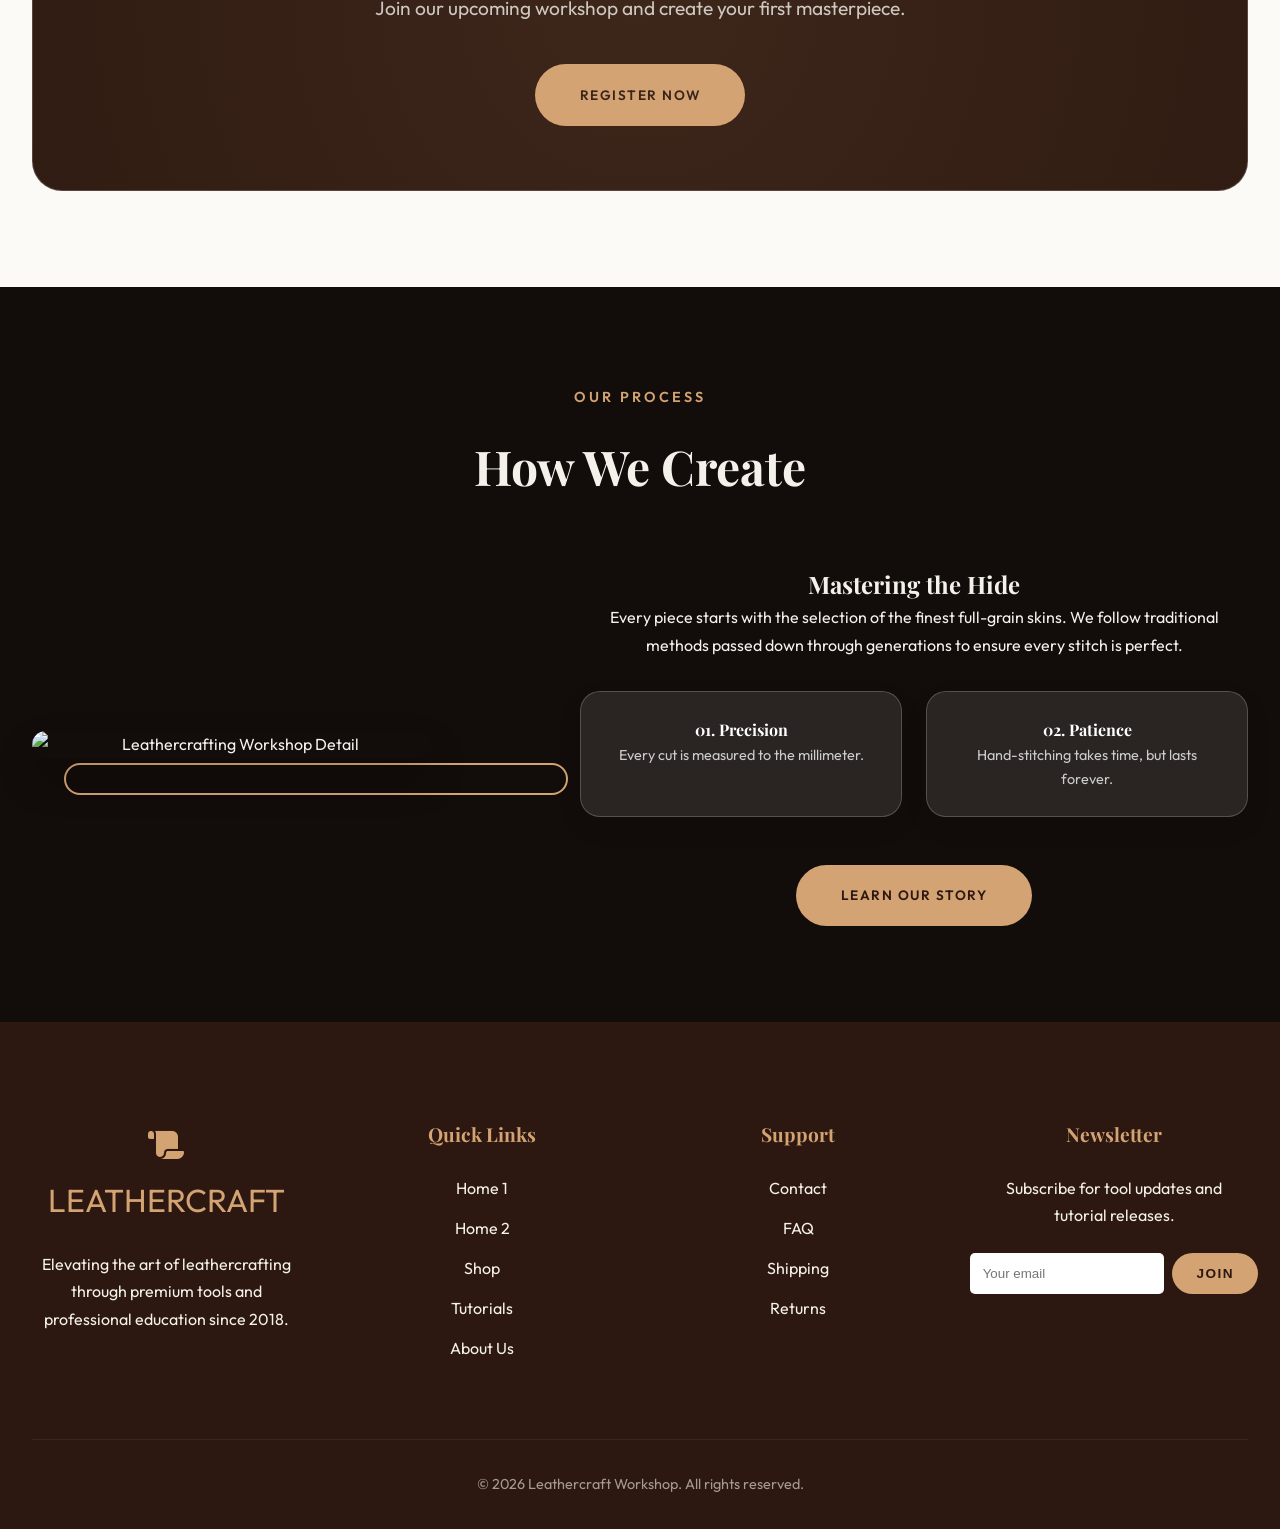
==== commit 829d556b: "login" ====
--- a/index.html
+++ b/index.html
@@ -35,10 +35,10 @@
             <div class="auth-nav">
                 <a href="login.html" class="btn-nav-login">Login</a>
                 <a href="signup.html" class="btn-nav-signup">Sign Up</a>
-                <button id="theme-toggle" class="theme-toggle">
-                    <i class="fas fa-moon"></i>
-                </button>
-            </div>
+            </div>
+            <button id="theme-toggle" class="theme-toggle">
+                <i class="fas fa-moon"></i>
+            </button>
             <div class="hamburger" id="hamburger">
                 <span></span><span></span><span></span>
             </div>
--- a/css/style.css
+++ b/css/style.css
@@ -860,6 +860,11 @@
         display: none;
     }
 
+    .theme-toggle {
+        display: flex;
+        margin-right: 1rem;
+    }
+
     .nav-menu .mobile-auth-links {
         display: flex;
         flex-direction: column;
@@ -1185,7 +1190,6 @@
     color: var(--accent);
     font-size: 1.2rem;
     transition: var(--transition);
-    margin-left: 1rem;
 }
 
 .theme-toggle:hover {
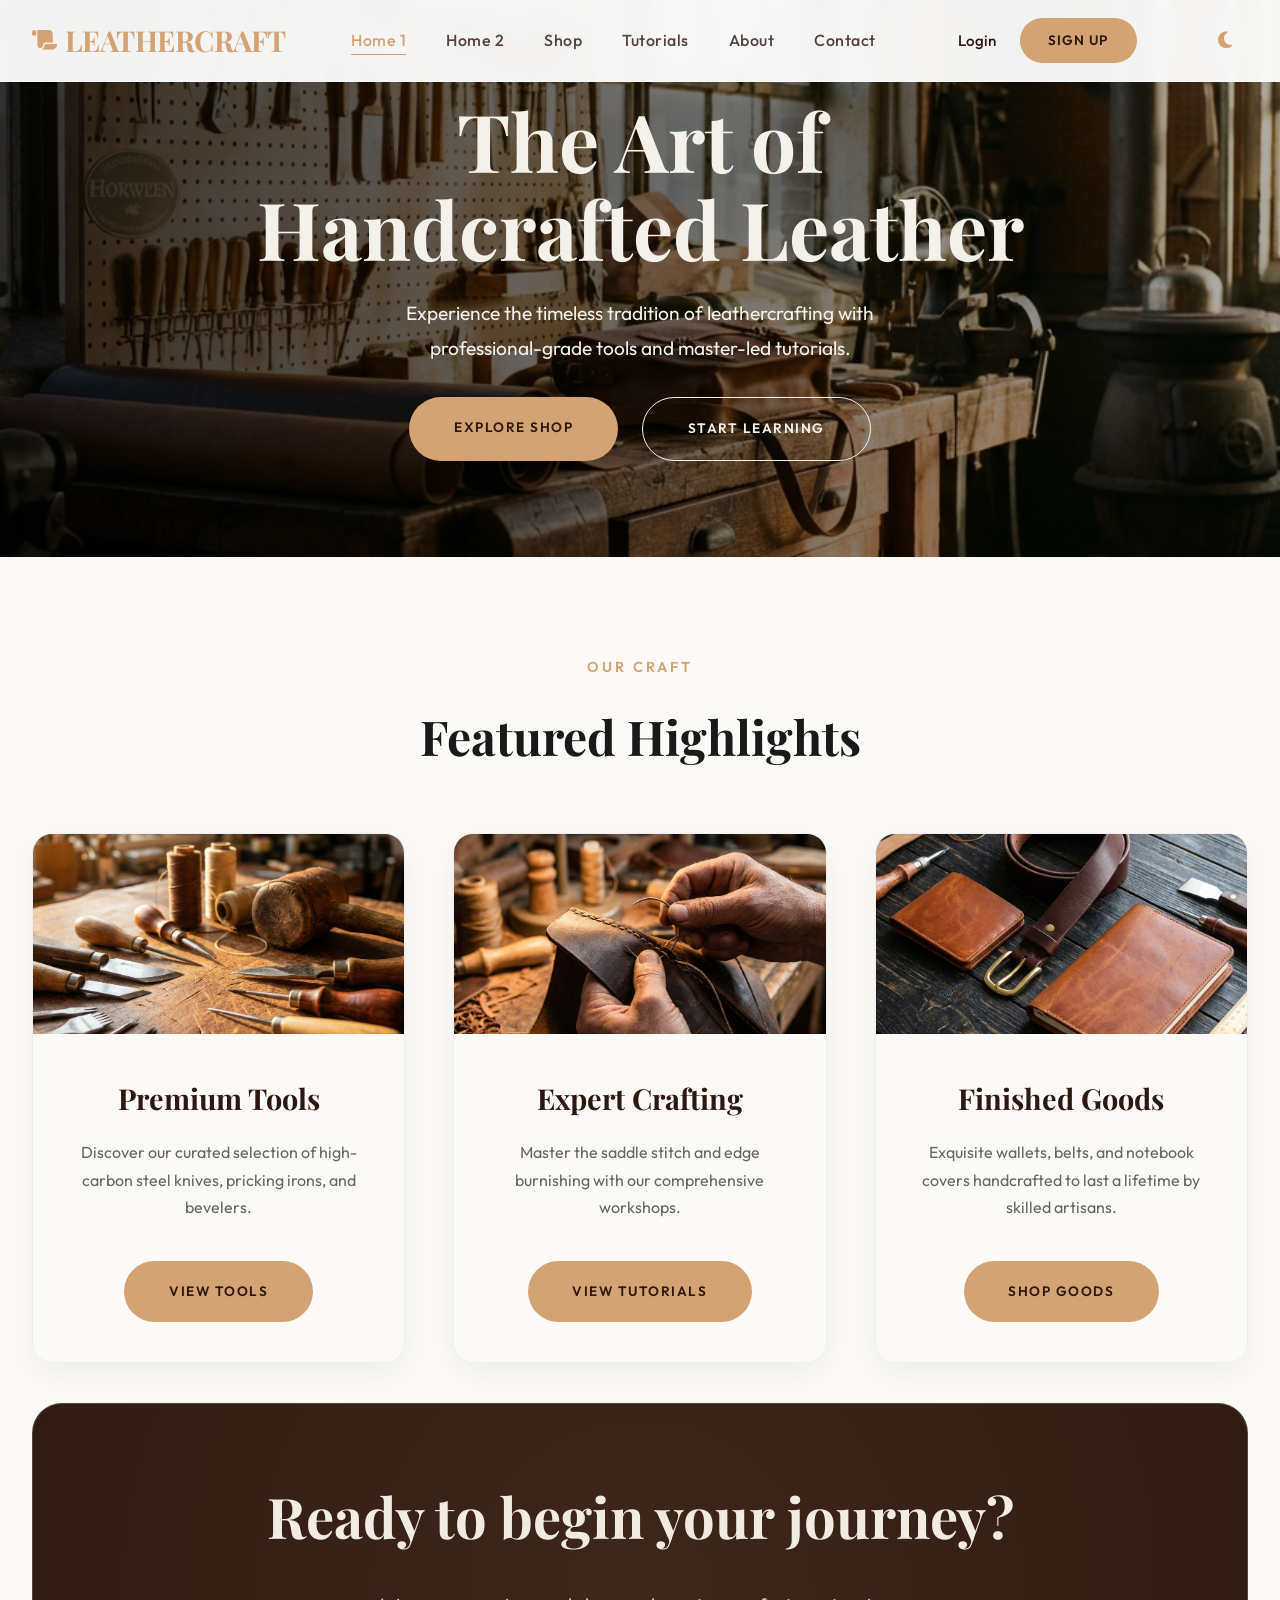
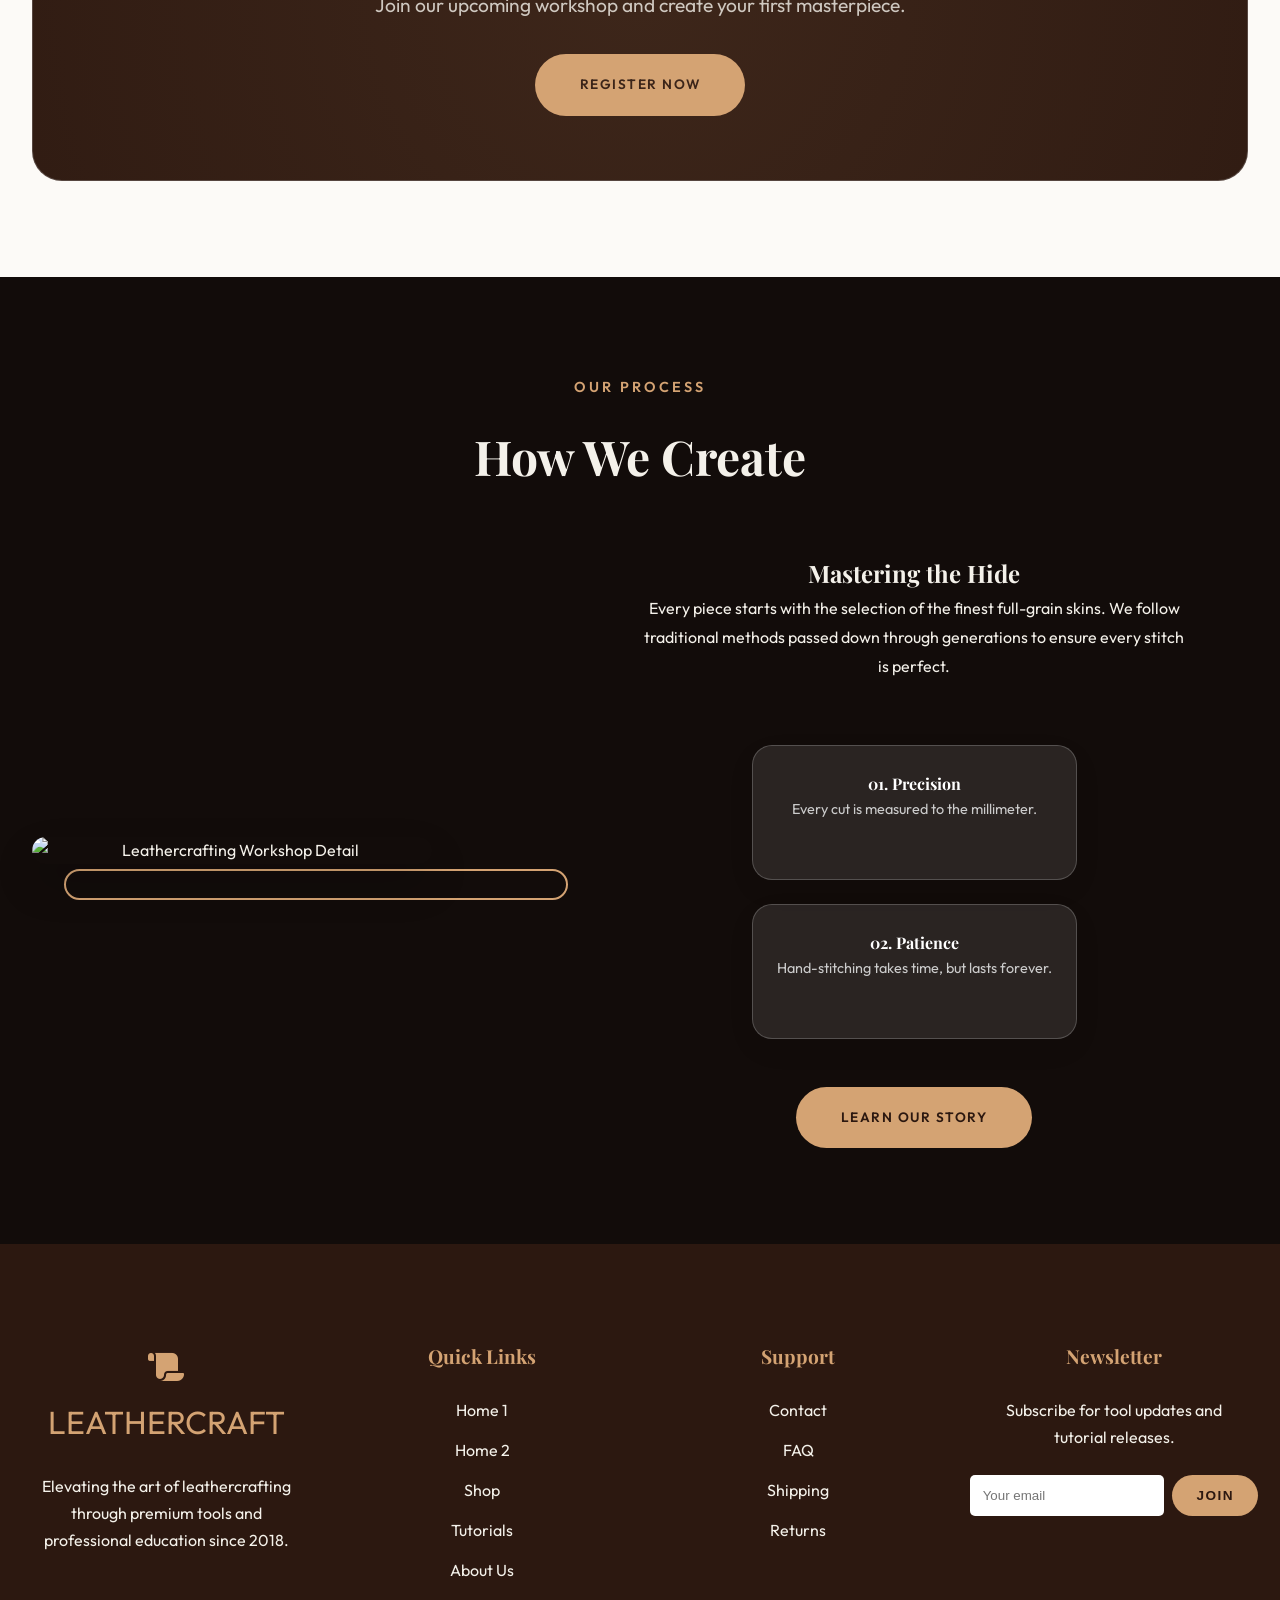
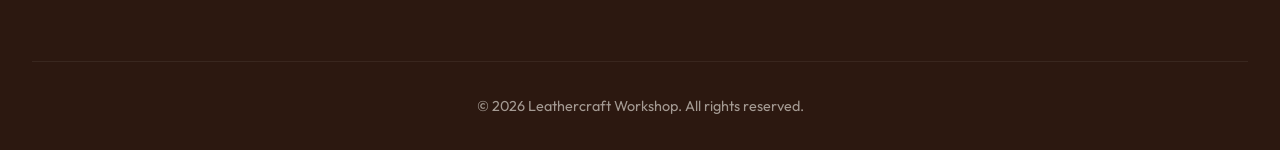
==== commit b9809a0b: "correction" ====
--- a/index.html
+++ b/index.html
@@ -133,7 +133,7 @@
                         <h2 style="color: var(--text-light);">Mastering the Hide</h2>
                         <p>Every piece starts with the selection of the finest full-grain skins. We follow traditional
                             methods passed down through generations to ensure every stitch is perfect.</p>
-                        <div class="card-grid" style="grid-template-columns: 1fr 1fr; gap: 1.5rem; margin-top: 2rem;">
+                        <div class="card-grid" style="gap: 1.5rem; margin-top: 2rem;">
                             <div class="card"
                                 style="background: var(--glass); border: 1px solid var(--glass-border); padding: 1.5rem; color: #fff;">
                                 <h4>01. Precision</h4>
--- a/css/style.css
+++ b/css/style.css
@@ -45,6 +45,8 @@
 
 html {
     scroll-behavior: smooth;
+    overflow-x: hidden;
+    width: 100%;
 }
 
 body {
@@ -53,8 +55,10 @@
     color: var(--text-color);
     line-height: 1.7;
     overflow-x: hidden;
+    width: 100%;
     transition: background-color 0.5s ease, color 0.5s ease;
     text-align: center;
+    position: relative;
     /* Global center alignment */
 }
 
@@ -254,10 +258,11 @@
 
 .hero-btns {
     display: flex;
+    flex-wrap: wrap;
     gap: 1.5rem;
+    justify-content: center;
     animation: fadeInUp 1s ease 0.4s forwards;
     opacity: 0;
-    justify-content: center;
 }
 
 /* --- Buttons --- */
@@ -325,7 +330,7 @@
 /* --- Cards --- */
 .card-grid {
     display: grid;
-    grid-template-columns: repeat(auto-fit, minmax(350px, 1fr));
+    grid-template-columns: repeat(auto-fit, minmax(min(100%, 280px), 1fr));
     gap: 3rem;
 }
 
@@ -337,6 +342,8 @@
     transition: var(--transition);
     position: relative;
     border: 1px solid #eee;
+    max-width: 100%;
+    width: 100%;
 }
 
 .card:hover {
@@ -489,6 +496,45 @@
 }
 
 /* --- Tutorials --- */
+.tutorial-grid {
+    display: grid;
+    grid-template-columns: repeat(3, 1fr);
+    gap: 2rem;
+}
+
+@media (max-width: 1024px) {
+    .tutorial-grid {
+        grid-template-columns: repeat(auto-fit, minmax(min(100%, 300px), 1fr));
+    }
+}
+
+@media (max-width: 768px) {
+    .tutorial-grid {
+        grid-template-columns: 1fr;
+    }
+}
+
+.tutorial-grid .card {
+    display: flex;
+    flex-direction: column;
+    height: 100%;
+}
+
+.tutorial-grid .card-content {
+    display: flex;
+    flex-direction: column;
+    flex-grow: 1;
+}
+
+.tutorial-grid .card-content p {
+    flex-grow: 1;
+}
+
+.tutorial-grid .btn {
+    margin-top: auto;
+    align-self: center;
+}
+
 .tutorial-card .card-img {
     height: 180px;
 }
@@ -568,13 +614,22 @@
 .about-img::after {
     content: '';
     position: absolute;
-    top: 2rem;
-    left: 2rem;
-    width: 100%;
-    height: 100%;
+    top: 1rem;
+    left: 1rem;
+    width: calc(100% - 1rem);
+    height: calc(100% - 1rem);
     border: 2px solid var(--accent);
     border-radius: 20px;
     z-index: -1;
+}
+
+@media (min-width: 1024px) {
+    .about-img::after {
+        top: 2rem;
+        left: 2rem;
+        width: 100%;
+        height: 100%;
+    }
 }
 
 /* --- Contact Section --- */
@@ -801,8 +856,10 @@
 }
 
 /* Layout Helpers */
-.row-reverse {
-    flex-direction: row-reverse;
+@media (min-width: 1024px) {
+    .row-reverse {
+        flex-direction: row-reverse;
+    }
 }
 
 .bg-alt {
@@ -823,11 +880,20 @@
         flex-direction: column;
         justify-content: flex-start;
         align-items: center;
-        padding: 100px 2rem 2rem;
+        padding: 30px 1.5rem 1rem;
         transition: 0.5s;
-        overflow-y: auto;
+        overflow: hidden;
         z-index: 999;
         box-shadow: -10px 0 30px rgba(0, 0, 0, 0.1);
+        gap: 0 !important;
+    }
+
+    section,
+    footer,
+    .container {
+        width: 100%;
+        max-width: 100vw;
+        overflow-x: hidden;
     }
 
     .dark-theme .nav-menu {
@@ -841,47 +907,72 @@
     .nav-menu li {
         width: 100%;
         text-align: center;
-        margin: 0.5rem 0;
+        margin: 0;
+        border: none !important;
     }
 
     .nav-link {
         color: var(--text-color) !important;
-        font-size: 1.1rem;
+        font-size: 0.9rem;
         display: block;
-        padding: 0.8rem 1rem;
+        padding: 0.25rem 1rem;
+        border: none !important;
     }
 
     .hamburger {
         display: block;
         z-index: 1001;
+        margin-left: 0.8rem;
     }
 
     .auth-nav {
-        display: none;
+        display: none !important;
     }
 
     .theme-toggle {
         display: flex;
-        margin-right: 1rem;
+        margin-left: auto;
+        margin-right: 0.5rem;
+    }
+
+    .hero {
+        padding-top: 7rem !important;
+    }
+
+    .hero-btns {
+        flex-wrap: wrap;
+        justify-content: center;
+        gap: 1rem;
+    }
+
+    .hero-btns .btn {
+        min-width: 200px;
+        flex: 1;
+        max-width: 250px;
     }
 
     .nav-menu .mobile-auth-links {
-        display: flex;
-        flex-direction: column;
-        gap: 1rem;
-        margin-top: 2rem;
-        padding-top: 2rem;
+        display: flex !important;
+        flex-direction: row;
+        gap: 0.8rem;
+        margin-top: 0.3rem;
+        padding-top: 0.5rem;
         border-top: 1px solid var(--glass-border);
         width: 100%;
+        justify-content: center;
+        visibility: visible !important;
+        opacity: 1 !important;
     }
 
     .nav-menu .mobile-auth-links a {
-        display: block;
-        padding: 1rem;
+        flex: 1;
+        max-width: 140px;
+        padding: 0.5rem;
         border-radius: 12px;
         font-weight: 600;
         text-align: center;
         transition: var(--transition);
+        font-size: 0.85rem;
     }
 
     .nav-menu .mobile-auth-links .btn-nav-login {
@@ -896,14 +987,113 @@
 
     .contact-container {
         grid-template-columns: 1fr;
-    }
-}
-
+        padding: 2rem;
+        gap: 2rem;
+    }
+
+    /* Responsive card grids for tablets */
+    .card-grid {
+        grid-template-columns: repeat(auto-fit, minmax(min(100%, 250px), 1fr));
+        gap: 2rem;
+    }
+
+    .product-grid {
+        grid-template-columns: repeat(auto-fit, minmax(280px, 1fr));
+        gap: 2rem;
+    }
+
+    /* Responsive about image for tablets */
+    .about-img img {
+        max-height: 280px;
+        max-width: 100%;
+        width: 100%;
+        object-fit: cover;
+    }
+
+    .about-img {
+        max-width: 100%;
+        flex: 1;
+    }
+
+    /* Responsive Meet the Craftsmen section for tablets */
+    #our-team .about-section {
+        flex-direction: column !important;
+        text-align: center;
+    }
+
+    #our-team .about-section .about-img {
+        order: 2;
+        margin: 2rem 0;
+    }
+
+    #our-team .about-section .about-text {
+        order: 3;
+        text-align: center;
+    }
+
+    #our-team .section-header {
+        order: 1;
+        text-align: center;
+    }
+}
+
+/* Vertical Spacing for Buttons (All Views) */
+.about-text p,
+.hero-content p,
+.cta-box p,
+.section-header p {
+    margin-bottom: 2rem;
+}
+
+/* Desktop and Tablet layout for better text readability */
+@media (min-width: 769px) {
+
+    .about-text p,
+    .hero-content p,
+    .section-header p,
+    .cta-box p {
+        max-width: 550px;
+        margin-left: auto !important;
+        margin-right: auto !important;
+        line-height: 1.8;
+        text-align: center;
+    }
+}
+
+/* Tablet specific styles */
 @media (max-width: 768px) {
-
+    .footer-col {
+        padding: 0 1rem;
+    }
+
+    .footer-grid {
+        gap: 2rem;
+        margin-bottom: 3rem;
+    }
+
+    .auth-nav {
+        display: none !important;
+    }
+
+    .hero {
+        min-height: 40vh;
+        padding: 8rem 0 4rem 0 !important;
+    }
 
     .hero-content h1 {
         font-size: 3.5rem;
+        margin-top: 1rem;
+    }
+
+    .hero-btns {
+        flex-direction: column;
+        align-items: center;
+        gap: 1rem;
+    }
+
+    .hero-btns .btn {
+        width: 100%;
+        max-width: 280px;
     }
 
     .section-header h2 {
@@ -915,11 +1105,6 @@
     }
 
     /* Mobile Image Resizing */
-    .hero {
-        min-height: 40vh;
-        padding: 4rem 0;
-    }
-
     .card-img {
         height: 180px;
     }
@@ -930,13 +1115,31 @@
 
     .about-img img {
         max-height: 250px;
+        max-width: 100%;
+        width: 100%;
+        object-fit: cover;
+    }
+
+    .about-img {
+        max-width: 100%;
+        flex: 1;
     }
 
     .tutorial-card .card-img {
         height: 180px;
     }
 
-
+    /* Responsive card grids */
+    .card-grid {
+        grid-template-columns: 1fr;
+        gap: 2rem;
+    }
+
+    .product-grid {
+        grid-template-columns: 1fr;
+        gap: 2rem;
+        min-width: 300px;
+    }
 
     /* Prevent horizontal scroll on mobile */
     body {
@@ -944,14 +1147,129 @@
     }
 
     .container {
+        padding: 0 1rem;
+    }
+
+    /* Responsive Meet the Craftsmen section */
+    #our-team .about-section {
+        flex-direction: column !important;
+        text-align: center;
+    }
+
+    #our-team .about-section .about-img {
+        order: 2;
+        margin: 2rem 0;
+    }
+
+    #our-team .about-section .about-text {
+        order: 3;
+        text-align: center;
+    }
+
+    #our-team .section-header {
+        order: 1;
+        text-align: center;
+    }
+
+    .footer-col {
         padding: 0 1.5rem;
+    }
+
+    .footer-col form {
+        width: 100%;
+        max-width: 400px;
+        margin: 2rem auto 0;
+        display: flex;
+        flex-direction: column;
+        gap: 1rem;
+    }
+
+    .footer-col input {
+        width: 100%;
+        min-width: 0;
+    }
+
+    .footer-col form button {
+        width: auto;
+        align-self: center;
+        padding: 0.8rem 2rem;
+        font-size: 0.8rem;
+    }
+
+    .footer-grid {
+        grid-template-columns: 1fr;
+        gap: 4rem;
+        margin-bottom: 7rem;
+    }
+
+    .footer-bottom {
+        padding-top: 3rem;
     }
 }
 
 /* Extra small mobile devices */
 @media (max-width: 480px) {
+    .contact-container {
+        padding: 1.5rem 1rem;
+    }
+
     .nav-menu {
         max-width: 280px;
+    }
+
+    .footer-grid {
+        grid-template-columns: 1fr;
+        gap: 3rem;
+        margin-bottom: 5rem;
+    }
+
+    .footer-col form {
+        max-width: 100%;
+    }
+
+    .auth-nav {
+        display: none !important;
+    }
+
+    .hero {
+        padding: 7rem 0 3rem 0 !important;
+    }
+
+    .hero-content h1 {
+        font-size: 2.8rem;
+        margin-top: 0.5rem;
+    }
+
+    /* Responsive card grids for small mobile */
+    .card-grid {
+        grid-template-columns: 1fr;
+        gap: 1.5rem;
+    }
+
+    .product-grid {
+        grid-template-columns: 1fr;
+        gap: 1.5rem;
+    }
+
+    .card-content {
+        padding: 2rem;
+    }
+
+    .card-content h3 {
+        font-size: 1.6rem;
+    }
+
+    /* Responsive about image for small mobile */
+    .about-img img {
+        max-height: 200px;
+        max-width: 100%;
+        width: 100%;
+        object-fit: cover;
+    }
+
+    .about-img {
+        max-width: 100%;
+        flex: 1;
     }
 
     .nav-link {
@@ -970,6 +1288,27 @@
 
     .hamburger span {
         width: 22px;
+    }
+
+    /* Responsive Meet the Craftsmen section for small mobile */
+    #our-team .about-section {
+        flex-direction: column !important;
+        text-align: center;
+    }
+
+    #our-team .about-section .about-img {
+        order: 2;
+        margin: 2rem 0;
+    }
+
+    #our-team .about-section .about-text {
+        order: 3;
+        text-align: center;
+    }
+
+    #our-team .section-header {
+        order: 1;
+        text-align: center;
     }
 }
 
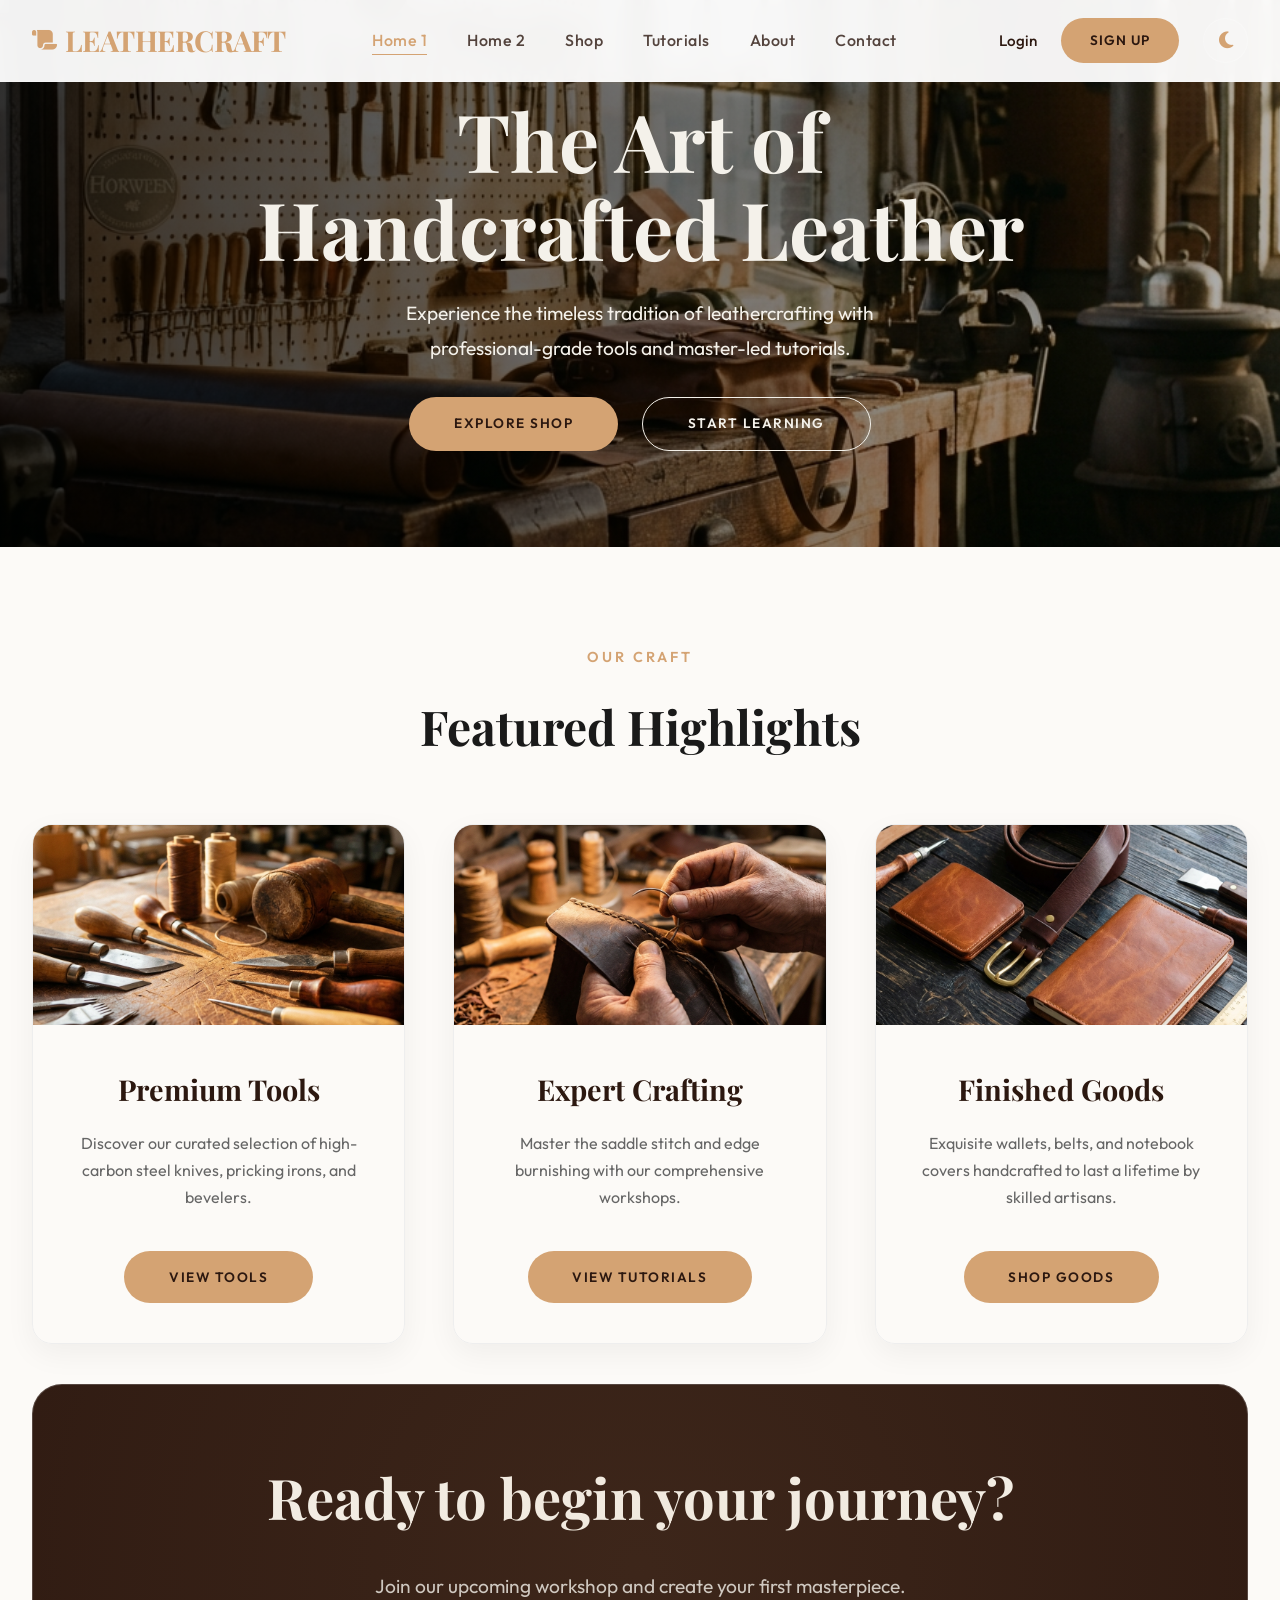
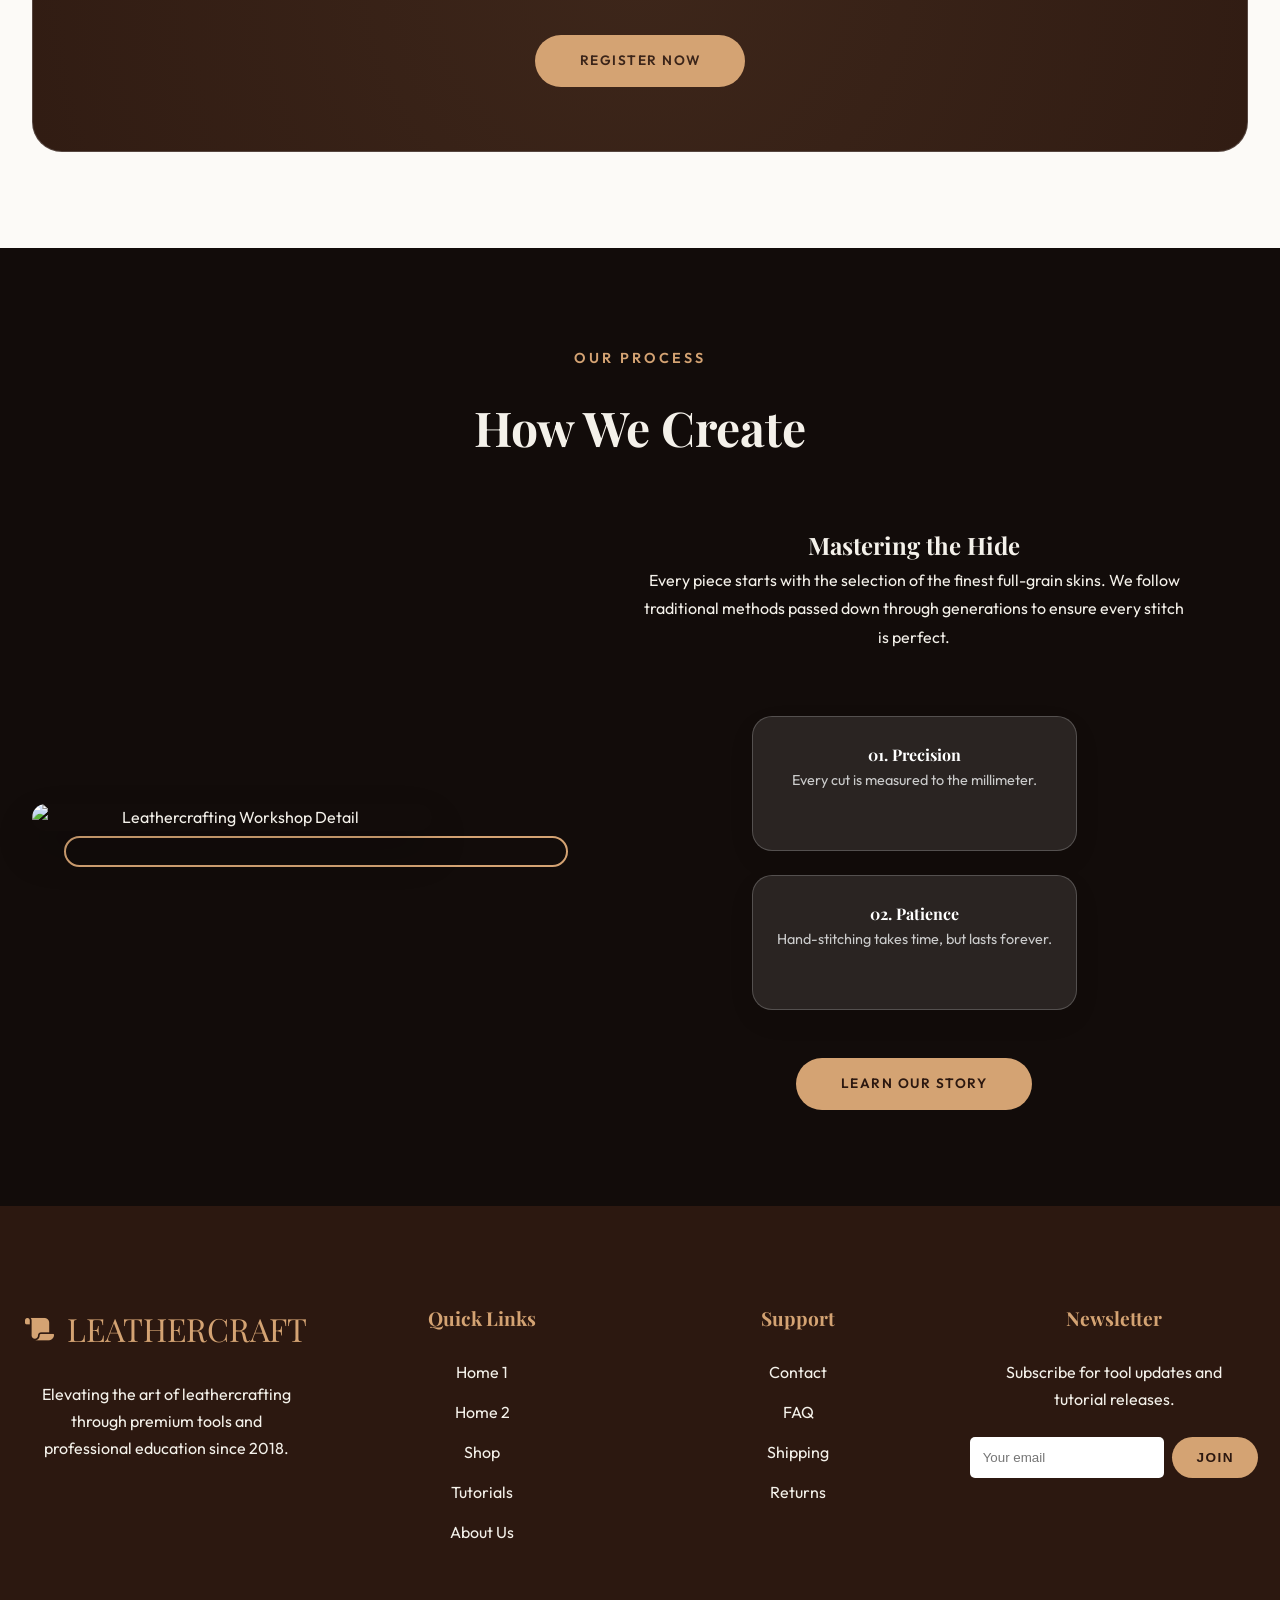
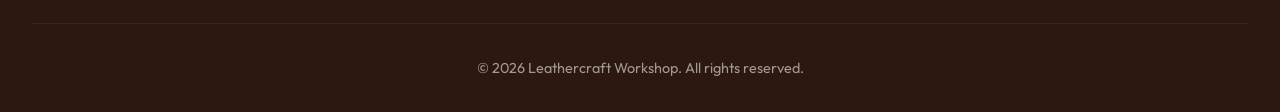
==== commit 011cbe5d: "corrections" ====
--- a/index.html
+++ b/index.html
@@ -35,10 +35,10 @@
             <div class="auth-nav">
                 <a href="login.html" class="btn-nav-login">Login</a>
                 <a href="signup.html" class="btn-nav-signup">Sign Up</a>
-            </div>
-            <button id="theme-toggle" class="theme-toggle">
-                <i class="fas fa-moon"></i>
-            </button>
+                <button id="theme-toggle" class="theme-toggle">
+                    <i class="fas fa-moon"></i>
+                </button>
+            </div>
             <div class="hamburger" id="hamburger">
                 <span></span><span></span><span></span>
             </div>
--- a/css/style.css
+++ b/css/style.css
@@ -192,7 +192,6 @@
     align-items: center;
     position: relative;
     color: var(--text-light);
-    overflow: hidden;
 }
 
 .hero-bg {
@@ -202,6 +201,7 @@
     width: 100%;
     height: 100%;
     z-index: -1;
+    overflow: hidden;
 }
 
 .hero-bg::after {
@@ -267,7 +267,9 @@
 
 /* --- Buttons --- */
 .btn {
-    display: inline-block;
+    display: inline-flex;
+    align-items: center;
+    justify-content: center;
     padding: 1.2rem 2.8rem;
     border-radius: 50px;
     font-weight: 600;
@@ -276,6 +278,7 @@
     letter-spacing: 1.5px;
     cursor: pointer;
     border: none;
+    line-height: 1;
     transition: var(--transition);
 }
 
@@ -736,9 +739,18 @@
 }
 
 .footer-logo {
+    display: flex;
+    align-items: center;
+    justify-content: center;
+    gap: 0.8rem;
     font-size: 2rem;
+    font-family: 'Playfair Display', serif;
     color: var(--accent);
     margin-bottom: 1.5rem;
+}
+
+.footer-logo i {
+    font-size: 1.6rem;
 }
 
 .footer-col h4 {
@@ -865,6 +877,63 @@
 .bg-alt {
     background-color: #f5f1eb;
     /* Subtle earthy tone */
+}
+
+/* Materials Section Grid Stacking */
+.materials-grid-section {
+    display: flex;
+    flex-direction: column;
+    align-items: center;
+    gap: 1.5rem;
+}
+
+.materials-grid-section .about-text,
+.materials-grid-section .about-img {
+    width: 100%;
+    flex: none;
+    max-width: 600px;
+}
+
+@media (min-width: 1024px) {
+    .materials-grid-section {
+        display: grid;
+        grid-template-columns: 1fr 1fr;
+        grid-template-areas:
+            "img header"
+            "img content";
+        gap: 1rem 4rem;
+        align-items: center;
+        text-align: left;
+        max-width: 1300px;
+    }
+
+    .materials-grid-section .img-part {
+        grid-area: img;
+    }
+
+    .materials-grid-section .header-part {
+        grid-area: header;
+        align-self: end;
+        padding-bottom: 0.5rem;
+    }
+
+    .materials-grid-section .content-part {
+        grid-area: content;
+        align-self: start;
+        padding-top: 0.5rem;
+    }
+
+    .materials-grid-section .header-part h3,
+    .materials-grid-section .content-part p {
+        text-align: left;
+        margin-left: 0;
+        margin-right: auto;
+    }
+
+    .materials-grid-section .content-part .btn {
+        margin-left: 0 !important;
+        margin-right: auto !important;
+    }
 }
 
 /* --- Responsive --- */
@@ -896,6 +965,14 @@
         overflow-x: hidden;
     }
 
+    /* Join CTA Section & Footer Padding for Tablets */
+    .cta-box-section,
+    .cta-section,
+    footer {
+        padding-left: 2rem !important;
+        padding-right: 2rem !important;
+    }
+
     .dark-theme .nav-menu {
         background: var(--bg-dark);
     }
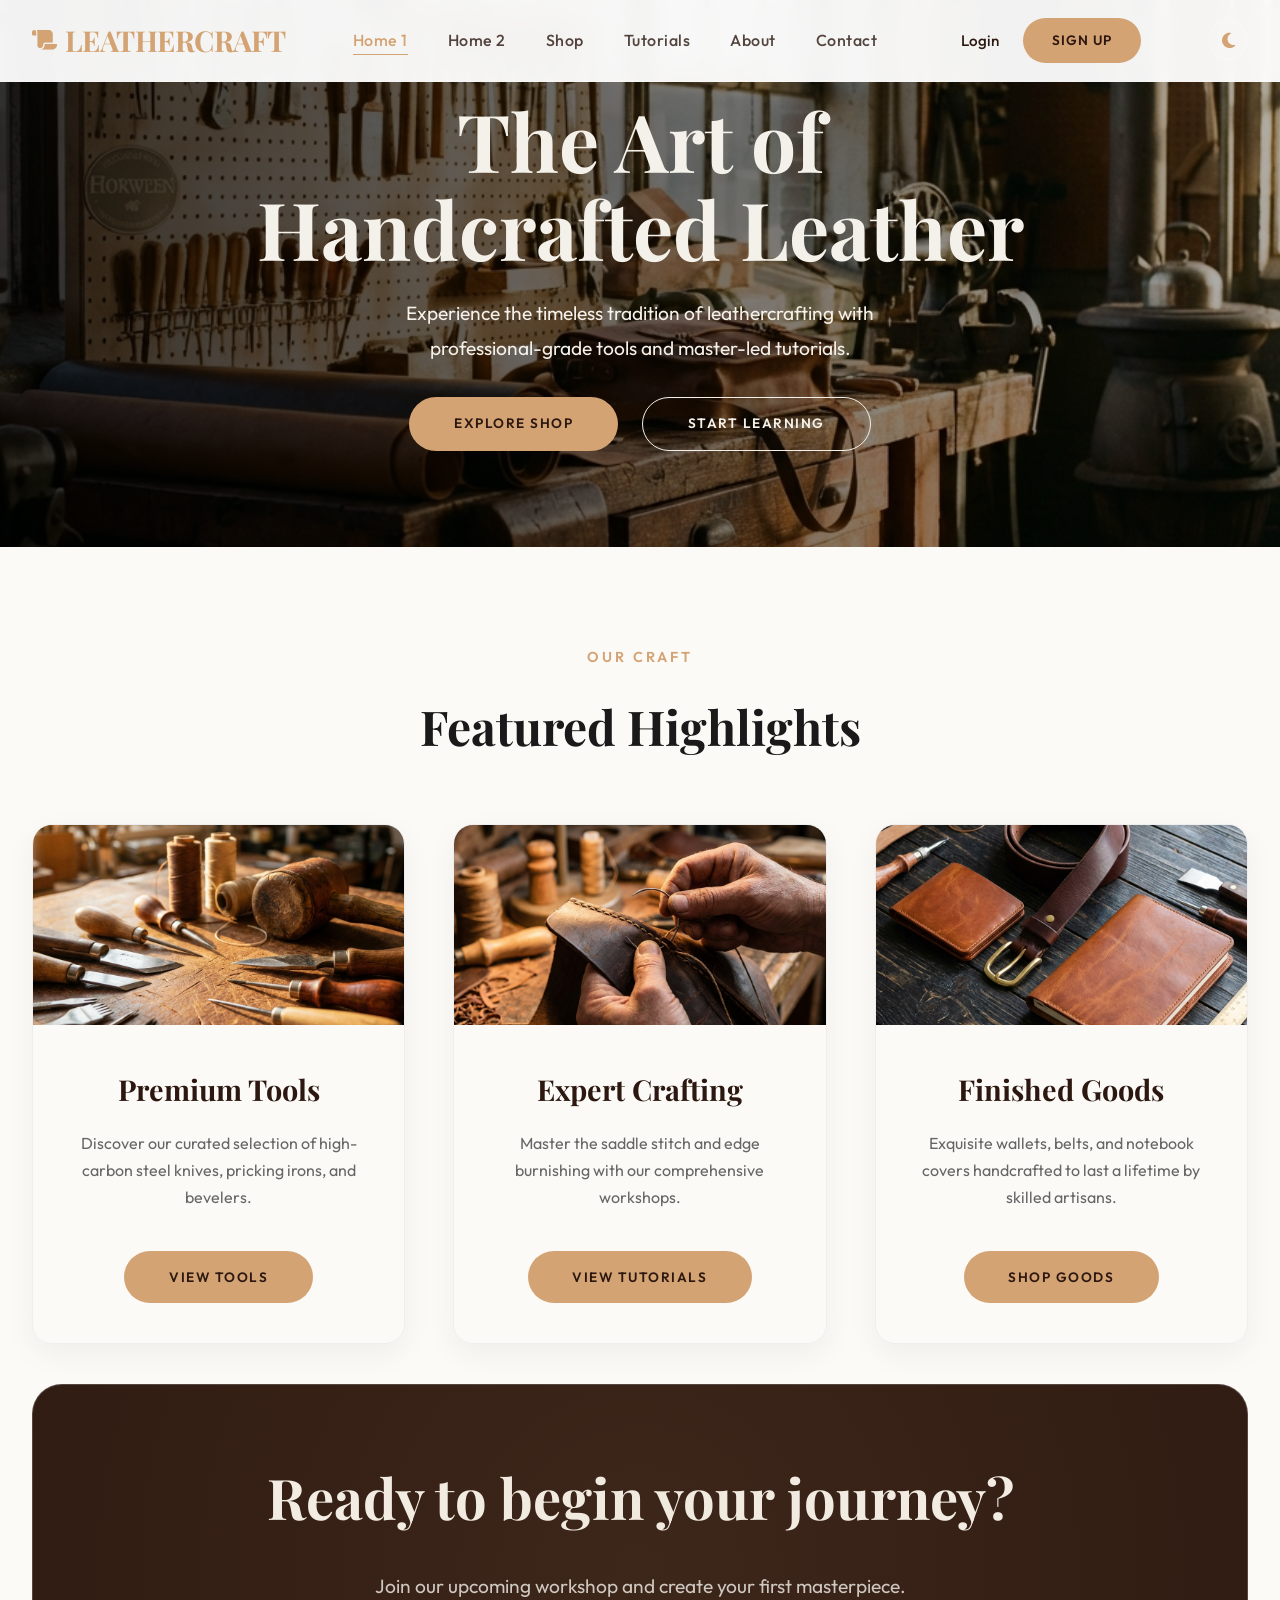
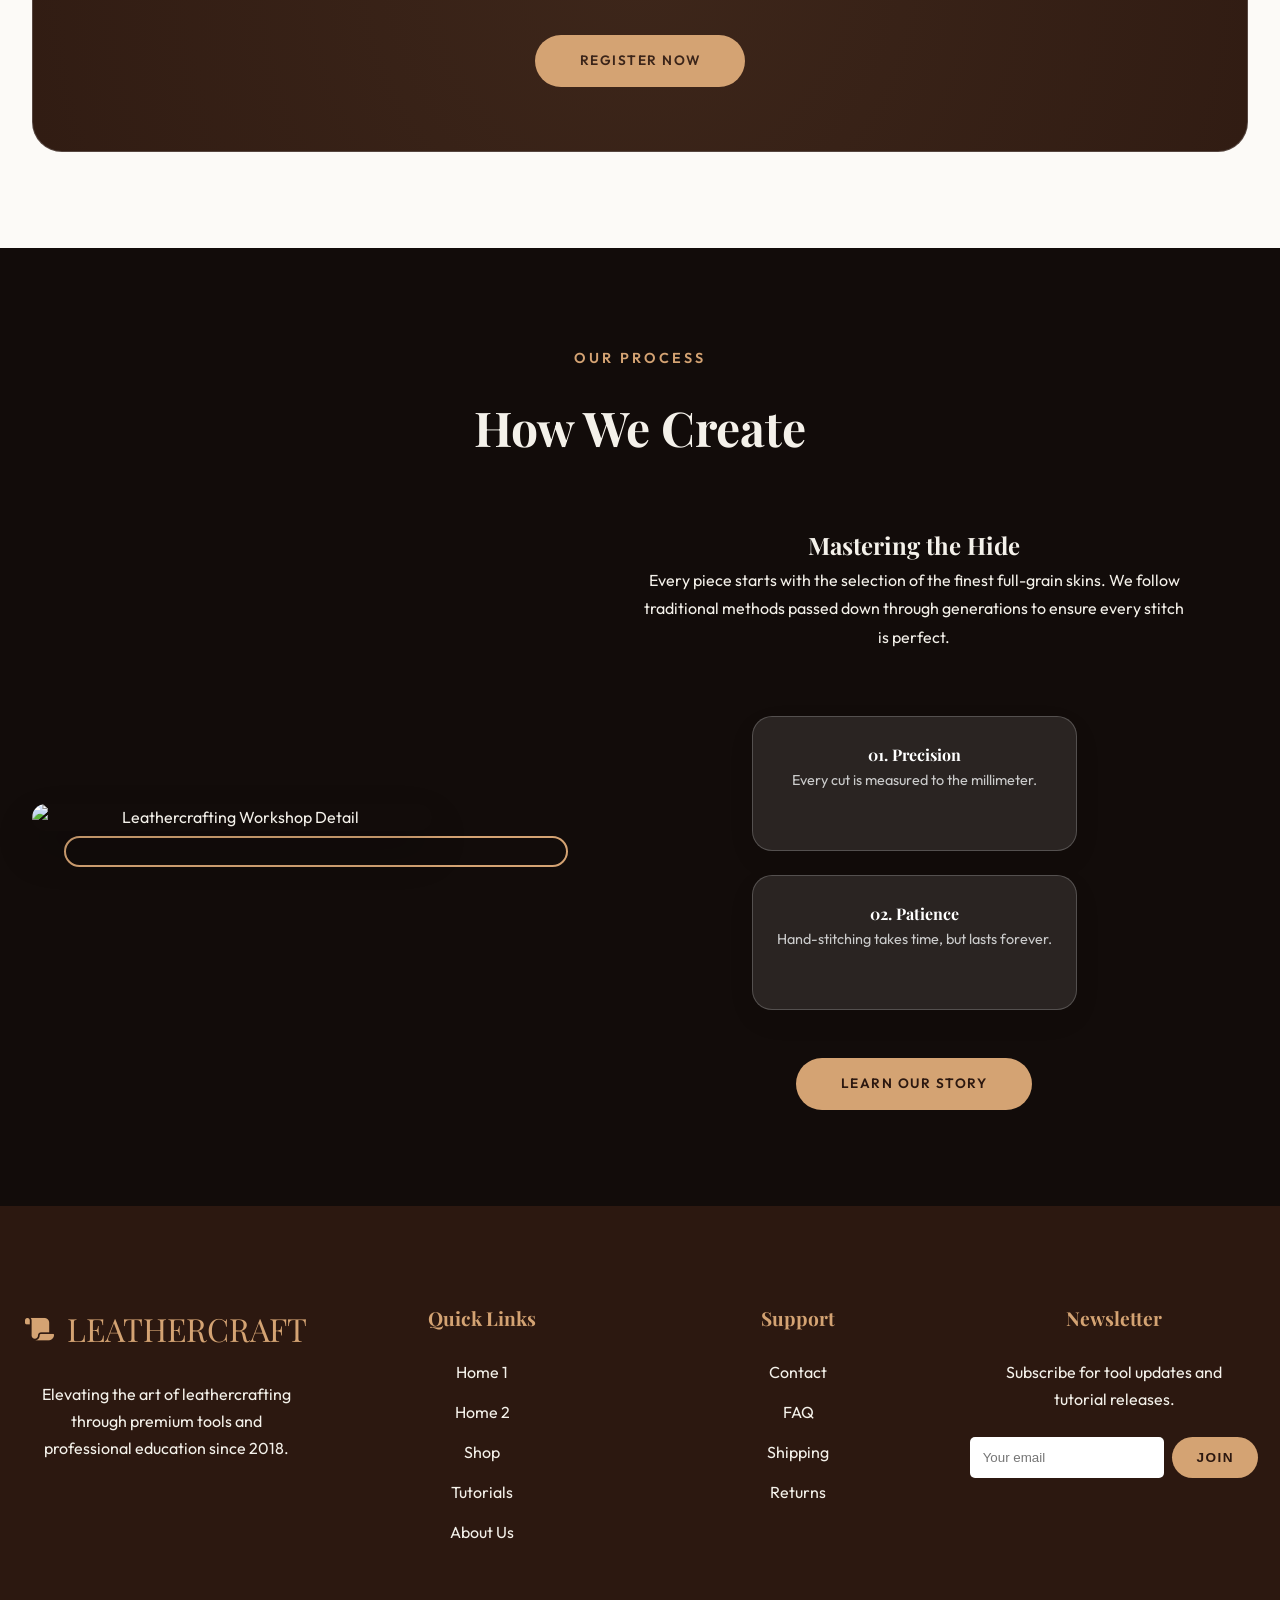
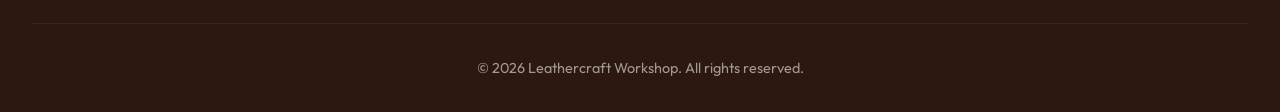
==== commit 75e69975: "themetoggle" ====
--- a/index.html
+++ b/index.html
@@ -35,10 +35,10 @@
             <div class="auth-nav">
                 <a href="login.html" class="btn-nav-login">Login</a>
                 <a href="signup.html" class="btn-nav-signup">Sign Up</a>
-                <button id="theme-toggle" class="theme-toggle">
-                    <i class="fas fa-moon"></i>
-                </button>
-            </div>
+            </div>
+            <button id="theme-toggle" class="theme-toggle">
+                <i class="fas fa-moon"></i>
+            </button>
             <div class="hamburger" id="hamburger">
                 <span></span><span></span><span></span>
             </div>
--- a/css/style.css
+++ b/css/style.css
@@ -1008,8 +1008,13 @@
 
     .theme-toggle {
         display: flex;
-        margin-left: auto;
-        margin-right: 0.5rem;
+        width: 36px;
+        height: 36px;
+        font-size: 1rem;
+        /* sits naturally to the left of .hamburger via DOM order */
+        margin-left: 0;
+        margin-right: 0.25rem;
+        flex-shrink: 0;
     }
 
     .hero {
@@ -1596,16 +1601,17 @@
 .theme-toggle {
     background: var(--glass);
     border: 1px solid var(--glass-border);
-    width: 45px;
-    height: 45px;
+    width: 40px;
+    height: 40px;
     border-radius: 50%;
     display: flex;
     align-items: center;
     justify-content: center;
     cursor: pointer;
     color: var(--accent);
-    font-size: 1.2rem;
+    font-size: 1.1rem;
     transition: var(--transition);
+    flex-shrink: 0;
 }
 
 .theme-toggle:hover {
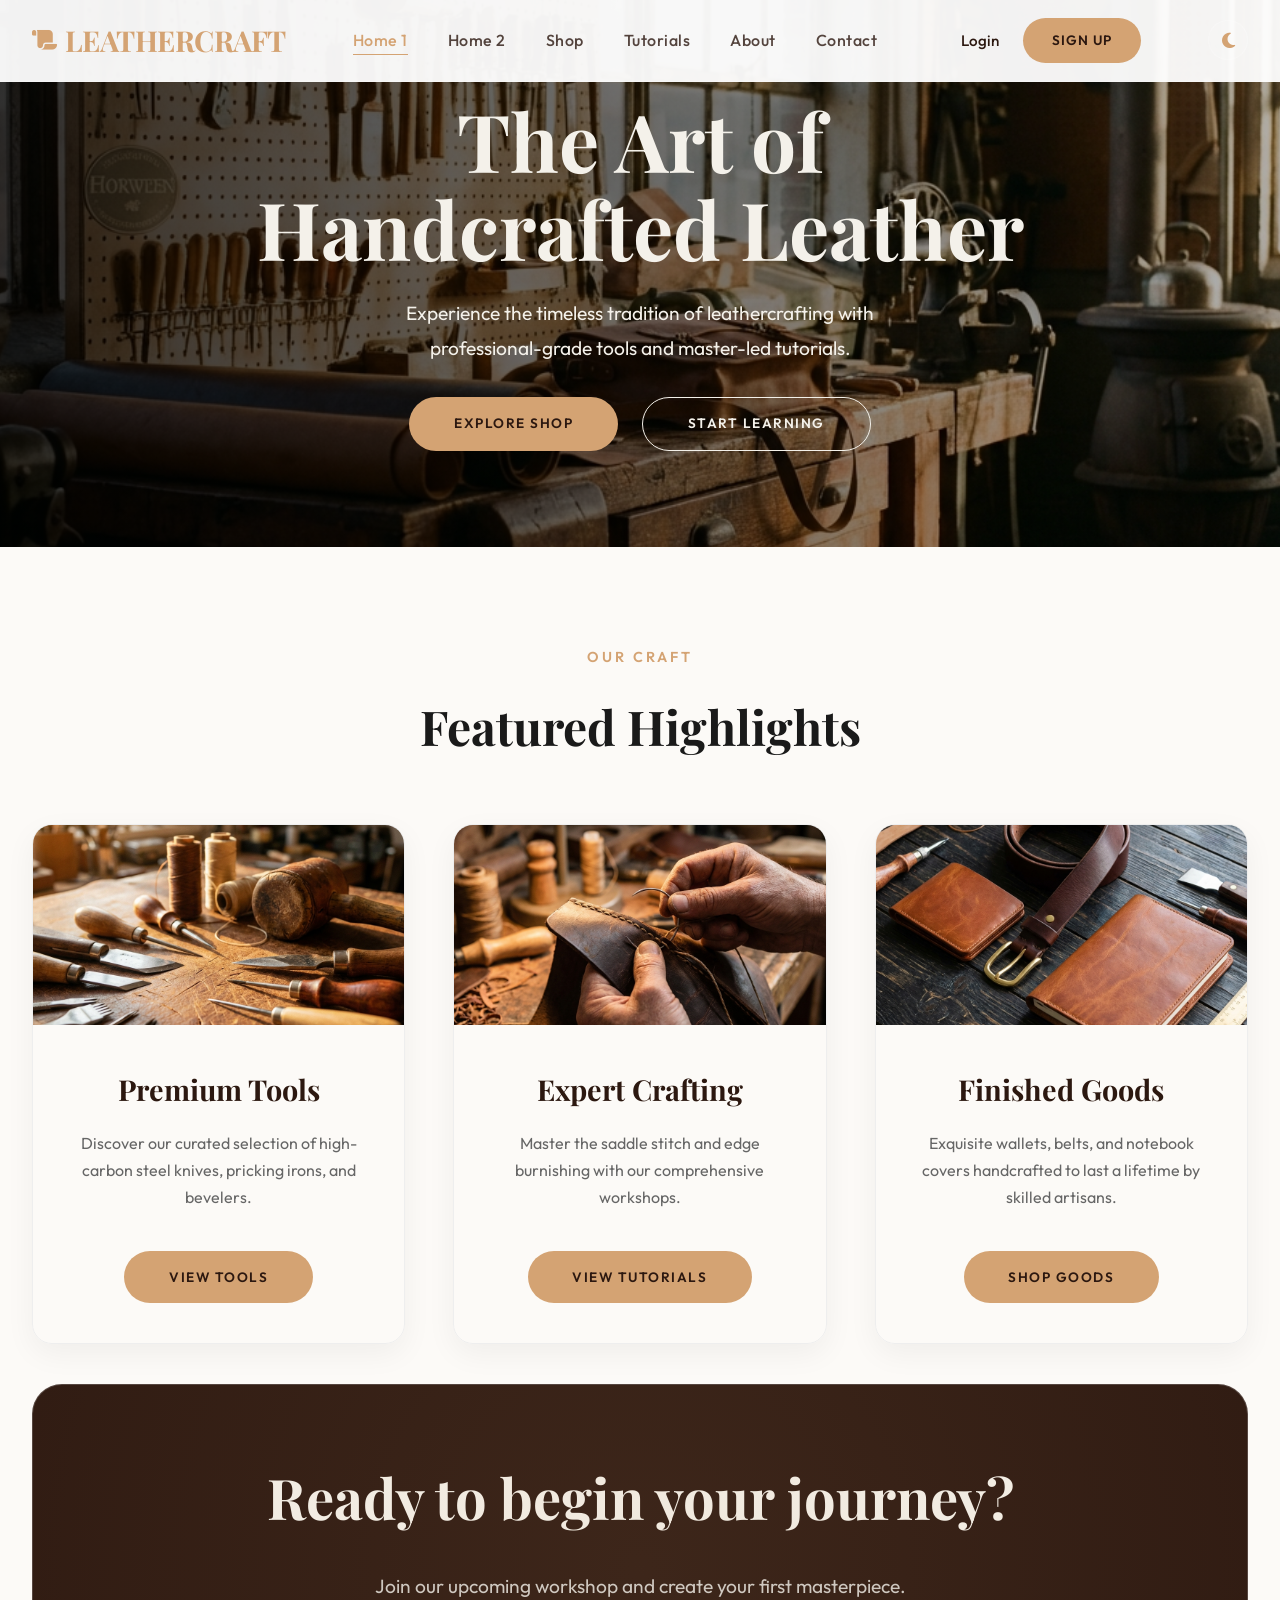
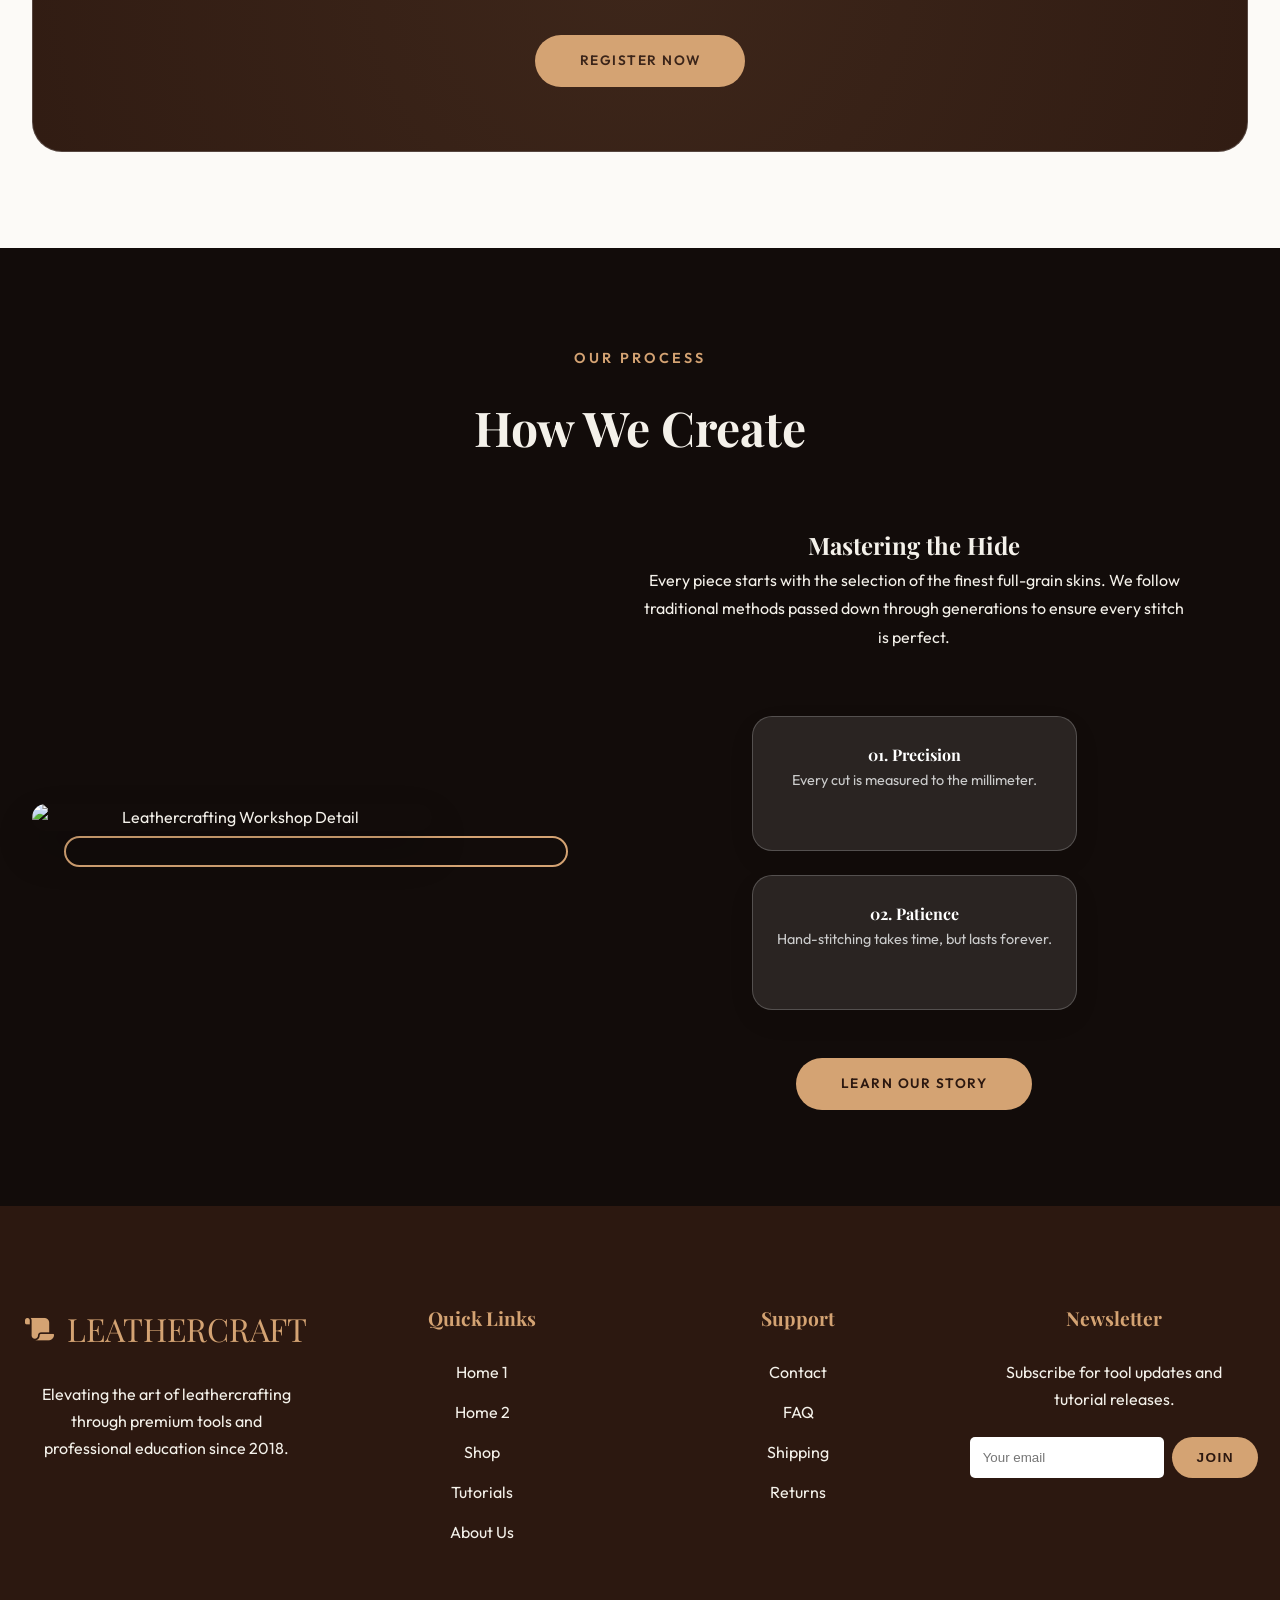
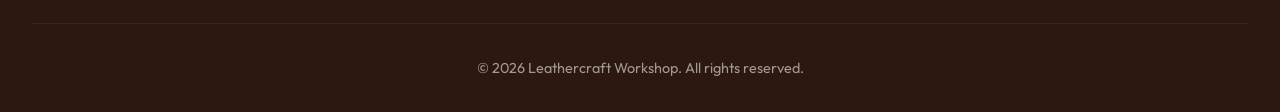
==== commit c32869fa: "responsive" ====
--- a/index.html
+++ b/index.html
@@ -185,7 +185,7 @@
                 <div class="footer-col">
                     <h4>Newsletter</h4>
                     <p>Subscribe for tool updates and tutorial releases.</p>
-                    <form style="margin-top: 1.5rem; display: flex; gap: 0.5rem;">
+                    <form>
                         <input type="email" placeholder="Your email"
                             style="padding: 0.8rem; border-radius: 5px; border: none; flex: 1;">
                         <button type="button" class="btn btn-primary" style="padding: 0.8rem 1.5rem;">Join</button>
--- a/css/style.css
+++ b/css/style.css
@@ -102,7 +102,6 @@
     width: 100%;
     z-index: 1000;
     background: var(--header-bg);
-    backdrop-filter: blur(10px);
     border-bottom: 1px solid var(--glass-border);
     padding: 1rem 0;
     transition: var(--transition);
@@ -735,6 +734,9 @@
 }
 
 .footer-col form {
+    display: flex;
+    gap: 0.5rem;
+    margin-top: 1.5rem;
     justify-content: center;
 }
 
@@ -1717,6 +1719,45 @@
     }
 }
 
+/* 360px Responsive Fixes */
+@media (max-width: 360px) {
+    .container {
+        padding: 0 0.8rem;
+    }
+
+    .footer-logo {
+        font-size: 1.6rem;
+        gap: 0.6rem;
+    }
+
+    .footer-col {
+        padding: 0 0.5rem;
+    }
+
+    .footer-col p {
+        font-size: 0.85rem;
+        line-height: 1.6;
+        max-width: 280px;
+        margin-left: auto;
+        margin-right: auto;
+    }
+
+    .footer-col h4 {
+        margin-bottom: 1rem;
+        font-size: 1.1rem;
+    }
+
+    .footer-col form {
+        gap: 0.6rem;
+    }
+
+    .footer-col form button {
+        width: 100%;
+        max-width: 150px;
+        padding: 0.7rem 1.2rem;
+    }
+}
+
 /* --- Back to Top --- */
 .back-to-top {
     position: fixed;
